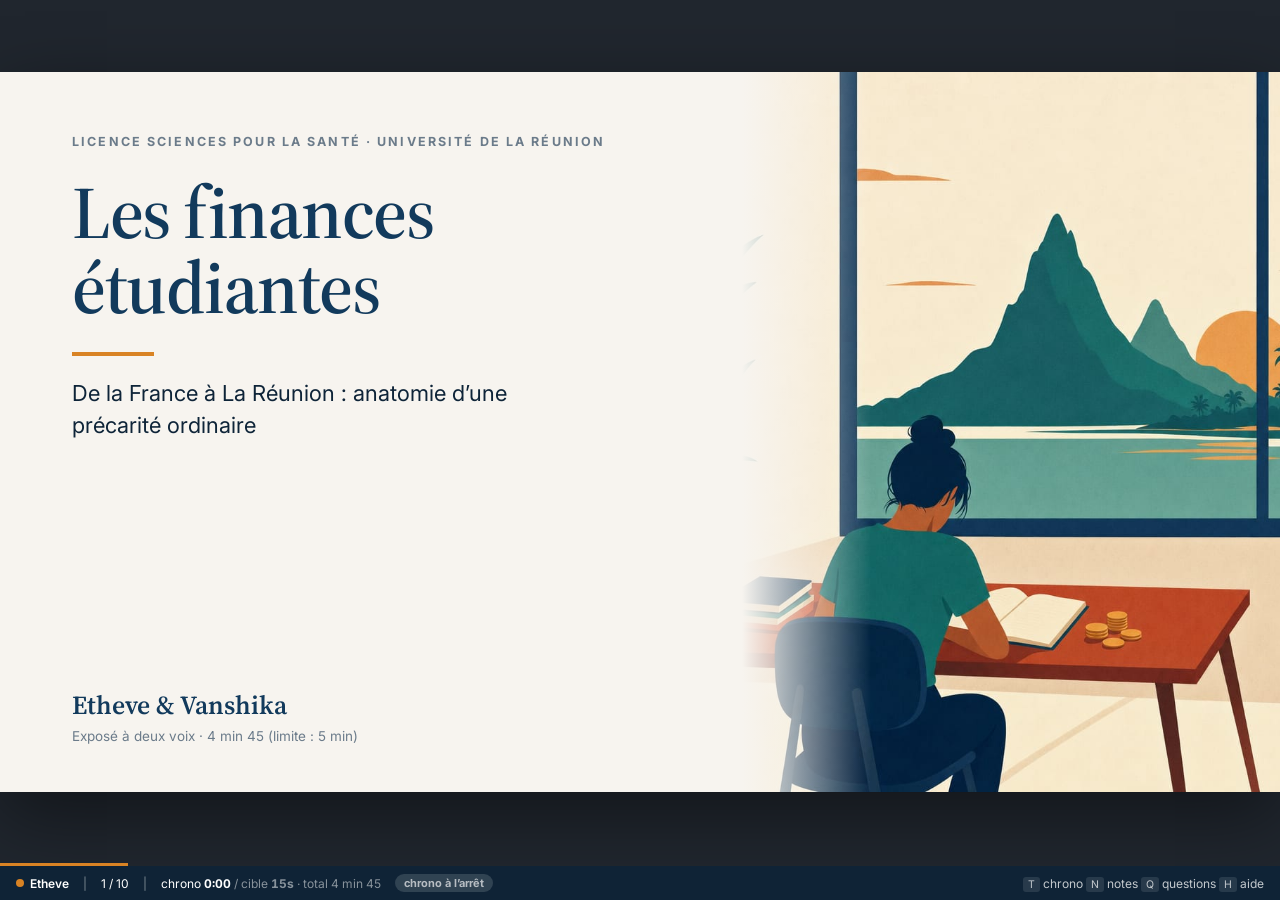
==== index.html @ a6a9e7fa "Presentation Les finances etudiantes - Etheve & Vanshika Co-Authored-By: Claude Opus 5 <noreply@anth" ====
<!doctype html>
<html lang="fr">
<head>
<meta charset="utf-8">
<meta name="viewport" content="width=device-width,initial-scale=1">
<title>Les finances étudiantes — Etheve &amp; Vanshika</title>
<link rel="preconnect" href="https://fonts.googleapis.com">
<link rel="preconnect" href="https://fonts.gstatic.com" crossorigin>
<link href="https://fonts.googleapis.com/css2?family=Inter:wght@400;500;600;700;800&family=Source+Serif+4:ital,opsz,wght@0,8..60,400;0,8..60,600;0,8..60,700;1,8..60,400;1,8..60,600&display=swap" rel="stylesheet">
<style>
*{box-sizing:border-box;margin:0;padding:0}
:root{
  --ink:#0E2438; --primary:#123A5C; --soft:#1D5A8A;
  --terracotta:#C2452D; --teal:#1F7A6B; --amber:#D98324;
  --paper:#F7F4EF; --paper-alt:#EDE7DD; --muted:#6B7B8A; --rule:#D8CFC2;
  --c1:var(--terracotta); --c2:var(--amber); --c3:var(--soft);
  --serif:"Source Serif 4","Iowan Old Style",Georgia,"Times New Roman",serif;
  --sans:"Inter","Helvetica Neue",Helvetica,Arial,sans-serif;
}
html,body{height:100%;background:#20262E;font-family:var(--sans);color:var(--ink);overflow:hidden}
body.print-mode{overflow:auto;background:#fff}

#stage{position:absolute;top:50%;left:50%;width:1280px;height:720px;transform-origin:center center}
.slide{position:absolute;inset:0;width:1280px;height:720px;background:var(--paper);
  display:none;overflow:hidden;box-shadow:0 24px 70px rgba(0,0,0,.45)}
.slide.on{display:block}
.slide.s-title.on{display:flex}
.slide.dark{background:var(--primary);color:#fff}
.pad{position:relative;z-index:2;height:100%;padding:56px 72px 44px;display:flex;flex-direction:column}
.pad.center{align-items:center;justify-content:center;text-align:center}

h1{font-family:var(--serif);font-size:74px;line-height:1.02;font-weight:600;letter-spacing:-.02em;color:var(--primary)}
h2{font-family:var(--serif);font-size:42px;line-height:1.12;font-weight:600;letter-spacing:-.015em;color:var(--primary);margin-bottom:6px}
.dark h2{color:#fff}
.eyebrow{font-size:12.5px;font-weight:700;letter-spacing:.16em;text-transform:uppercase;color:var(--amber);margin-bottom:12px}
.src{margin-top:auto;padding-top:14px;font-size:12.5px;color:var(--muted);letter-spacing:.01em}
.dark .src{color:rgba(255,255,255,.55)}

/* watermarks */
.wm{position:absolute;z-index:1;pointer-events:none;user-select:none}
.wm-right{right:-40px;top:50%;transform:translateY(-50%);width:470px;opacity:.16;
  -webkit-mask-image:linear-gradient(to left,#000 35%,transparent 100%);mask-image:linear-gradient(to left,#000 35%,transparent 100%)}
.wm-corner{right:-30px;bottom:-40px;width:330px;opacity:.13;
  -webkit-mask-image:radial-gradient(circle at 70% 70%,#000 35%,transparent 72%);mask-image:radial-gradient(circle at 70% 70%,#000 35%,transparent 72%)}

/* ── 1. titre */
.s-title{display:flex}
.t-left{width:58%;padding:62px 56px 48px 72px;display:flex;flex-direction:column}
.t-right{width:42%;position:relative;overflow:hidden;background:var(--paper-alt)}
.t-right img{width:100%;height:100%;object-fit:cover;display:block}
.t-fade{position:absolute;inset:0;background:linear-gradient(to right,var(--paper) 0%,rgba(247,244,239,0) 24%)}
.kicker{font-size:12.5px;font-weight:700;letter-spacing:.17em;text-transform:uppercase;color:var(--muted);margin-bottom:26px}
.t-rule{width:82px;height:4px;background:var(--amber);margin:26px 0 22px}
.t-sub{font-size:22px;line-height:1.45;color:var(--ink);max-width:520px;font-weight:400}
.t-foot{margin-top:auto}
.t-authors{font-family:var(--serif);font-size:26px;font-weight:600;color:var(--primary)}
.t-meta{font-size:13.5px;color:var(--muted);margin-top:5px}

/* ── 2. KPI */
.kpis{display:grid;grid-template-columns:repeat(4,1fr);gap:16px;margin-top:26px}
.kpi{background:rgba(255,255,255,.07);border:1px solid rgba(255,255,255,.16);border-top:3px solid var(--kc,#fff);
  border-radius:3px;padding:22px 18px 18px;display:flex;flex-direction:column;min-height:196px}
.k-primary{--kc:#7FB2DA}.k-terracot{--kc:#E8836C}.k-amber{--kc:#F0A94A}
.kv{font-family:var(--serif);font-size:41px;font-weight:600;line-height:1;color:var(--kc,#fff);letter-spacing:-.02em}
.ku{font-family:var(--sans);font-size:15px;font-weight:500;color:rgba(255,255,255,.62);margin-left:5px;letter-spacing:0}
.kl{font-size:14.5px;line-height:1.38;color:rgba(255,255,255,.93);margin-top:13px;font-weight:500}
.ks{font-size:12.5px;line-height:1.35;color:rgba(255,255,255,.58);margin-top:auto;padding-top:11px}
.qbanner{margin-top:26px;border-left:4px solid var(--amber);padding:6px 0 6px 20px}
.qbanner p{font-family:var(--serif);font-size:27px;line-height:1.28;font-style:italic;color:#fff}

/* ── 3. tableau */
.tbl-wrap{display:flex;gap:26px;margin-top:20px}
table{width:66%;border-collapse:collapse;font-size:16.5px;font-variant-numeric:tabular-nums}
th{text-align:left;font-size:11.5px;font-weight:700;letter-spacing:.13em;text-transform:uppercase;color:var(--muted);
  padding:0 12px 9px 0;border-bottom:2px solid var(--primary)}
td{padding:11px 12px 11px 0;border-bottom:1px solid var(--rule);line-height:1.3;vertical-align:top;color:var(--ink)}
td.c0{font-weight:600;width:37%}
th:nth-child(2),td:nth-child(2){width:26%}
tr.total td{border-bottom:none;border-top:2px solid var(--primary);background:var(--paper-alt);
  font-weight:700;color:var(--primary);padding:13px 12px}
.side{width:34%;display:flex;flex-direction:column;gap:14px}
.callout{background:rgba(217,131,36,.12);border-left:4px solid var(--amber);padding:15px 17px;border-radius:2px}
.co-v{font-family:var(--serif);font-size:40px;font-weight:600;color:var(--amber);line-height:1}
.co-l{font-size:13px;line-height:1.35;color:var(--ink);margin-top:7px}
.side-img{width:100%;height:214px;object-fit:contain;border-radius:2px}
.warn{margin-top:16px;font-size:12.5px;line-height:1.5;color:var(--muted);border-left:3px solid var(--terracotta);padding-left:13px}
.warn span{display:block;font-weight:700;color:var(--terracotta);text-transform:uppercase;letter-spacing:.1em;font-size:10.5px;margin-bottom:3px}

/* ── 4. cartes */
.cards{display:grid;grid-template-columns:repeat(3,1fr);gap:20px;margin-top:26px}
.card{background:#fff;border:1px solid var(--rule);border-top:4px solid var(--cc);border-radius:3px;
  padding:26px 22px 28px;min-height:262px;display:flex;flex-direction:column;justify-content:space-between}
.ct{font-family:var(--serif);font-size:22px;font-weight:600;color:var(--primary);line-height:1.2}
.cp,.cm{font-size:15px;line-height:1.42;display:flex;gap:10px}
.cp{color:var(--ink)}.cm{color:var(--muted)}
.ic{flex:0 0 19px;height:19px;border-radius:50%;display:grid;place-items:center;font-size:13px;font-weight:700;margin-top:1px}
.ic.ok{background:rgba(31,122,107,.14);color:var(--teal)}
.ic.no{background:rgba(194,69,45,.13);color:var(--terracotta)}
.punch{margin-top:auto;font-family:var(--serif);font-size:23px;font-style:italic;line-height:1.35;color:var(--primary);
  border-left:4px solid var(--terracotta);padding-left:20px}

/* ── 5. transition */
.big{font-size:52px;line-height:1.2;max-width:900px}
.tr-rule{width:72px;height:4px;background:var(--amber);margin:30px auto 24px}
.handoff{font-size:17px;letter-spacing:.09em;text-transform:uppercase;color:rgba(255,255,255,.75);font-weight:600}

/* ── 6-9. listes */
.list-wrap{display:flex;gap:30px;margin-top:20px;flex:1}
.items{list-style:none;flex:1;display:flex;flex-direction:column;justify-content:center}
.list-wrap.has-img .items{width:62%;flex:0 0 62%}
.items li{display:flex;gap:17px;padding:16px 14px 16px 0;border-bottom:1px solid var(--rule)}
.items li:last-child{border-bottom:none}
.items li.hi{background:var(--hi-bg,rgba(31,122,107,.09));border-left:4px solid var(--ac);padding-left:16px;border-bottom-color:transparent;border-radius:2px}
.a-teal{--ac:var(--teal);--hi-bg:rgba(31,122,107,.09)}
.a-amber{--ac:var(--amber);--hi-bg:rgba(217,131,36,.11)}
.a-primary{--ac:var(--soft);--hi-bg:rgba(29,90,138,.09)}
.num{font-family:var(--serif);font-size:19px;font-weight:600;color:var(--ac);flex:0 0 28px;padding-top:2px}
.it{font-size:20.5px;font-weight:650;color:var(--primary);line-height:1.22;font-family:var(--serif)}
.id{font-size:15.5px;line-height:1.42;color:var(--muted);margin-top:4px}
.list-img{width:38%;border-radius:3px;overflow:hidden}
.list-img img{width:100%;height:100%;object-fit:cover;display:block}
.badge{position:absolute;top:56px;right:72px;z-index:3;background:var(--terracotta);color:#fff;
  font-size:11px;font-weight:800;letter-spacing:.13em;padding:7px 13px;border-radius:2px}

/* ── 10. conclusion */
.cc-wrap{display:flex;gap:28px;margin-top:20px}
.keys{list-style:none;width:70%}
.keys li{display:flex;gap:17px;padding:11px 0;border-bottom:1px solid var(--rule)}
.keys li:last-child{border-bottom:none}
.kn{font-family:var(--serif);font-size:34px;font-weight:600;color:var(--amber);line-height:1;flex:0 0 32px}
.kt{font-family:var(--serif);font-size:21px;font-weight:600;color:var(--primary);line-height:1.2}
.kd{font-size:15px;line-height:1.4;color:var(--muted);margin-top:4px}
.cc-img{width:30%;border-radius:3px;overflow:hidden;max-height:228px;display:grid;place-items:center}
.cc-img img{max-width:100%;max-height:228px;object-fit:contain;display:block}
.health{margin-top:18px;background:rgba(31,122,107,.1);border-left:4px solid var(--teal);padding:14px 18px;border-radius:2px}
.health p{font-size:15px;line-height:1.48;color:var(--ink)}
.thanks{margin-top:auto;padding-top:14px;text-align:center;font-family:var(--serif);font-size:27px;font-weight:600;color:var(--primary)}

/* ─────────────────────────────── chrome / HUD */
#hud{position:fixed;left:0;right:0;bottom:0;height:34px;display:flex;align-items:center;gap:14px;
  padding:0 16px;background:rgba(14,36,56,.9);color:#fff;font-size:12px;z-index:60;backdrop-filter:blur(6px)}
#hud .sp{display:flex;align-items:center;gap:6px;font-weight:600}
#hud .dot{width:8px;height:8px;border-radius:50%;background:var(--amber)}
#hud .dot.p2{background:#7FB2DA}
#hud .grow{flex:1}
#hud b{font-variant-numeric:tabular-nums;font-weight:700}
#hud .pace{padding:2px 9px;border-radius:99px;font-weight:700;font-size:11px}
.pace.ok{background:rgba(31,122,107,.35);color:#9FE3D2}
.pace.late{background:rgba(194,69,45,.4);color:#FFB3A2}
.pace.early{background:rgba(29,90,138,.45);color:#AED4F0}
.pace.idle{background:rgba(255,255,255,.14);color:rgba(255,255,255,.65)}
#bar{position:fixed;left:0;bottom:34px;height:3px;background:var(--amber);z-index:61;transition:width .28s ease}
#hud kbd{background:rgba(255,255,255,.14);border-radius:3px;padding:1px 5px;font-size:10.5px;font-family:var(--sans)}

/* panneaux */
.panel{position:fixed;z-index:70;background:#fff;color:var(--ink);box-shadow:0 20px 60px rgba(0,0,0,.4);display:none}
.panel.open{display:block}
#notes{right:0;top:0;bottom:34px;width:410px;overflow:auto;padding:26px 26px 40px;border-left:4px solid var(--amber)}
#notes h3{font-family:var(--serif);font-size:20px;color:var(--primary);margin-bottom:4px}
#notes .meta{font-size:11.5px;color:var(--muted);letter-spacing:.09em;text-transform:uppercase;font-weight:700;margin-bottom:16px}
#notes .script{font-size:16px;line-height:1.62;background:var(--paper);padding:15px;border-radius:3px;border-left:3px solid var(--primary)}
#notes .tip{margin-top:14px;font-size:13.5px;line-height:1.5;color:var(--ink);background:rgba(217,131,36,.1);
  border-left:3px solid var(--amber);padding:12px 14px;border-radius:2px}
#notes .tip b{display:block;font-size:10.5px;letter-spacing:.12em;text-transform:uppercase;color:var(--amber);margin-bottom:4px}
#notes .stats{display:flex;gap:8px;margin-top:16px}
#notes .stat{flex:1;background:var(--paper-alt);border-radius:3px;padding:10px;text-align:center}
#notes .stat b{display:block;font-family:var(--serif);font-size:23px;color:var(--primary)}
#notes .stat span{font-size:10.5px;color:var(--muted);letter-spacing:.06em;text-transform:uppercase}

#qa,#help{inset:5% 12%;overflow:auto;padding:38px 44px;border-top:4px solid var(--primary);border-radius:3px}
#qa h3,#help h3{font-family:var(--serif);font-size:30px;color:var(--primary);margin-bottom:6px}
#qa .lead,#help .lead{font-size:14px;color:var(--muted);margin-bottom:24px}
.qa-item{border-left:3px solid var(--terracotta);padding:0 0 0 18px;margin-bottom:20px}
.qa-q{font-family:var(--serif);font-size:18.5px;font-weight:600;color:var(--primary);line-height:1.3}
.qa-a{font-size:15px;line-height:1.55;color:var(--ink);margin-top:7px}
#help table{width:100%;font-size:14.5px}
#help td{padding:7px 10px 7px 0;border-bottom:1px solid var(--rule)}
#help td:first-child{width:130px}
#help kbd{background:var(--paper-alt);border:1px solid var(--rule);border-radius:3px;padding:2px 8px;font-family:var(--sans);font-size:12.5px;font-weight:700}

#overview{position:fixed;inset:0;z-index:65;background:rgba(14,36,56,.97);display:none;overflow:auto;padding:34px}
#overview.open{display:block}
#overview h3{color:#fff;font-family:var(--serif);font-size:23px;margin-bottom:18px}
.ov-grid{display:grid;grid-template-columns:repeat(5,1fr);gap:14px}
.ov{background:#fff;border-radius:3px;padding:13px;cursor:pointer;border:2px solid transparent;transition:.15s}
.ov:hover,.ov.cur{border-color:var(--amber);transform:translateY(-2px)}
.ov .n{font-size:10.5px;font-weight:800;letter-spacing:.1em;color:var(--muted)}
.ov .t{font-family:var(--serif);font-size:14.5px;font-weight:600;color:var(--primary);line-height:1.22;margin:5px 0 8px;min-height:52px}
.ov .b{display:flex;justify-content:space-between;font-size:10.5px;color:var(--muted);border-top:1px solid var(--rule);padding-top:6px}
.ov .b i{font-style:normal;font-weight:700;color:var(--amber)}

/* ─────────────────────────────── impression / PDF */
@page{size:1280px 720px;margin:0}
@media print{
  html,body{overflow:visible;background:#fff;height:auto}
  #hud,#bar,.panel,#overview{display:none!important}
  #stage{position:static;transform:none!important;width:auto;height:auto}
  .slide{display:block!important;position:relative;page-break-after:always;break-after:page;box-shadow:none;margin:0}
}
</style>
</head>
<body>

<div id="stage">
<section class="slide s-title" data-n="1">
  <div class="t-left">
    <p class="kicker">Licence Sciences pour la Santé · Université de La Réunion</p>
    <h1>Les finances étudiantes</h1>
    <div class="t-rule"></div>
    <p class="t-sub">De la France à La Réunion : anatomie d’une précarité ordinaire</p>
    <div class="t-foot">
      <p class="t-authors">Etheve &amp; Vanshika</p>
      <p class="t-meta">Exposé à deux voix · 4 min 45 (limite : 5 min)</p>
    </div>
  </div>
  <div class="t-right"><img src="[data-uri]" alt=""><span class="t-fade"></span></div>
</section>
<section class="slide s-kpi dark" data-n="2">
  <img class="wm wm-right" src="[data-uri]" alt="">
  <div class="pad">
    <p class="eyebrow">Partie 1 — Le constat</p>
    <h2>Une précarité structurelle, pas un accident</h2>
    <div class="kpis">
      <div class="kpi k-primary">
        <p class="kv">1 226 €<span class="ku">/ mois</span></p>
        <p class="kl">Budget mensuel moyen d’un étudiant en France</p>
        <p class="ks">+ 4,12 % en un an</p>
      </div><div class="kpi k-terracot">
        <p class="kv">53 %<span class="ku"></span></p>
        <p class="kl">Part du logement dans ce budget</p>
        <p class="ks">Premier poste, de loin</p>
      </div><div class="kpi k-terracot">
        <p class="kv">1 / 4<span class="ku"></span></p>
        <p class="kl">Étudiants en situation de précarité en France</p>
        <p class="ks">47 % d’entre eux sous 400 €/mois</p>
      </div><div class="kpi k-amber">
        <p class="kv">&lt; 100 €<span class="ku">/ mois</span></p>
        <p class="kl">Reste à vivre après loyer d’un quart des étudiants réunionnais</p>
        <p class="ks">Soit 3,30 € par jour</p>
      </div>
    </div>
    <div class="qbanner"><p>«&nbsp;Comment les étudiants peuvent-ils améliorer leur situation financière ?&nbsp;»</p></div>
    <p class="src">UNEF 2025 · Linkee / IFOP-COP1 2025 · Ipsos-COP1 « Avoir 20 ans en 2026 » · linfo.re</p>
  </div>
</section>
<section class="slide s-table" data-n="3">
  <div class="pad">
    <p class="eyebrow">Partie 1 — Le constat</p>
    <h2>Le budget d’un étudiant type</h2>
    <div class="tbl-wrap">
      <table>
        <thead><tr><th>Poste de dépense</th><th>Moyenne nationale</th><th>Spécificité réunionnaise</th></tr></thead>
        <tbody>
          <tr><td class="c0">Logement</td><td>350 – 915 €/mois</td><td>≈ 422 € en résidence Crous + éloignement familial</td></tr><tr><td class="c0">Charges</td><td>≈ 30 €/mois</td><td>Identique</td></tr><tr><td class="c0">Courses alimentaires</td><td>200 – 300 €/mois</td><td>Coût de la vie insulaire plus élevé</td></tr><tr><td class="c0">Fournitures, abonnements, transport</td><td>≈ 150 €/mois</td><td>Identique</td></tr>
          <tr class="total"><td class="c0">TOTAL</td><td>800 → 1 226 €/mois</td><td>≈ 1 300 €/mois (reste à charge 2026)</td></tr>
        </tbody>
      </table>
      <aside class="side">
        <div class="callout">
          <p class="co-v">+ 74 €</p>
          <p class="co-l">de reste à charge en un an à La Réunion (2025 → 2026)</p>
        </div>
        <img class="side-img" src="[data-uri]" alt="">
      </aside>
    </div>
    <p class="warn"><span>Précision méthodologique</span>le montant réunionnais est un reste à charge après aides, le montant national un budget brut. Les deux ne sont pas directement comparables — nous retenons ici la dynamique locale, pas l’écart absolu.</p>
    <p class="src">UNEF 2025 · cursus.edu 2026 · Imaz Press, rentrée 2026</p>
  </div>
</section>
<section class="slide s-cards" data-n="4">
  <img class="wm wm-corner" src="[data-uri]" alt="">
  <div class="pad">
    <p class="eyebrow">Partie 1 — Le constat</p>
    <h2>Se débrouiller seul : trois réflexes, trois limites</h2>
    <div class="cards">
      <div class="card" style="--cc:var(--c1)">
        <p class="ct">Babysitting, garde d’animaux</p>
        <p class="cp"><span class="ic ok">+</span>Revenu flexible, sans engagement long</p>
        <p class="cm"><span class="ic no">−</span>Charge mentale qui s’ajoute aux cours</p>
      </div><div class="card" style="--cc:var(--c2)">
        <p class="ct">Revente de biens personnels</p>
        <p class="cp"><span class="ic ok">+</span>De l’argent disponible immédiatement</p>
        <p class="cm"><span class="ic no">−</span>Valeur affective, et non renouvelable</p>
      </div><div class="card" style="--cc:var(--c3)">
        <p class="ct">Job étudiant à mi-temps</p>
        <p class="cp"><span class="ic ok">+</span>Revenu régulier et prévisible</p>
        <p class="cm"><span class="ic no">−</span>Fatigue cumulée, risque sur les résultats</p>
      </div>
    </div>
    <p class="punch">Aucune de ces solutions n’est neutre : toutes se paient en temps, en énergie ou en santé.</p>
  </div>
</section>
<section class="slide s-trans dark" data-n="5">
  <div class="pad center">
    <h2 class="big">Si l’effort individuel ne suffit pas,<br>que propose le collectif ?</h2>
    <div class="tr-rule"></div>
    <p class="handoff">Vanshika — Les dispositifs nationaux et réunionnais</p>
  </div>
</section>
<section class="slide s-list a-teal" data-n="6">
  <div class="pad">
    
    <p class="eyebrow">Partie 2 — Les solutions collectives</p>
    <h2>Se nourrir, se cultiver : les aides de base</h2>
    <div class="list-wrap has-img">
      <ol class="items">
        <li>
          <span class="num">01</span>
          <div><p class="it">Pass Culture</p><p class="id">50 € à 17 ans, puis 150 € à 18 ans — cumulables, pour les livres et les sorties culturelles</p></div>
        </li><li>
          <span class="num">02</span>
          <div><p class="it">Épiceries solidaires Agoraé</p><p class="id">Produits à moins de 20 % du prix du marché : un panier à 100 € descend à environ 20 €</p></div>
        </li><li>
          <span class="num">03</span>
          <div><p class="it">Musées nationaux</p><p class="id">Gratuité totale pour tous les moins de 26 ans</p></div>
        </li>
      </ol>
      <div class="list-img"><img src="[data-uri]" alt=""></div>
    </div>
    <p class="src">Étudiant.gouv 2025 · Réseau Agoraé (FAGE)</p>
  </div>
</section>
<section class="slide s-list a-teal" data-n="7">
  <div class="pad">
    <span class="badge">NOUVEAU — 4 mai 2026</span>
    <p class="eyebrow">Partie 2 — Les solutions collectives</p>
    <h2>Le quotidien : trois leviers immédiats</h2>
    <div class="list-wrap">
      <ol class="items">
        <li class="hi">
          <span class="num">01</span>
          <div><p class="it">Repas Crous à 1 €</p><p class="id">Ouvert à TOUS les étudiants, sans condition de ressources, depuis le 4 mai 2026</p></div>
        </li><li>
          <span class="num">02</span>
          <div><p class="it">Tarif hors dispositif : 3,30 €</p><p class="id">Soit 2,30 € économisés à chaque repas — le budget d’une journée entière pour un étudiant précaire</p></div>
        </li><li>
          <span class="num">03</span>
          <div><p class="it">Izly</p><p class="id">Porte-monnaie électronique : cafétérias et distributeurs automatiques du campus</p></div>
        </li><li>
          <span class="num">04</span>
          <div><p class="it">Too Good To Go</p><p class="id">Invendus des boulangeries, pâtisseries et restaurants à prix réduit</p></div>
        </li>
      </ol>
      
    </div>
    <p class="src">Réseau des Crous / Étudiant.gouv 2026</p>
  </div>
</section>
<section class="slide s-list a-teal" data-n="8">
  <div class="pad">
    
    <p class="eyebrow">Partie 2 — Les solutions collectives</p>
    <h2>Les cartes malines</h2>
    <div class="list-wrap">
      <ol class="items">
        <li>
          <span class="num">01</span>
          <div><p class="it">Unidays &amp; Student Beans</p><p class="id">Jusqu’à − 50 % chez Apple, Nike, Adidas, Amazon Prime, Deliveroo</p></div>
        </li><li>
          <span class="num">02</span>
          <div><p class="it">Abonnements &amp; matériel</p><p class="id">Streaming jusqu’à − 50 % (Spotify, Deezer) · informatique jusqu’à − 20 %</p></div>
        </li><li>
          <span class="num">03</span>
          <div><p class="it">Cartes de fidélité</p><p class="id">Points et remises cumulés dans la grande distribution</p></div>
        </li>
      </ol>
      
    </div>
    
  </div>
</section>
<section class="slide s-list a-amber" data-n="9">
  <div class="pad">
    
    <p class="eyebrow">Partie 2 — Les solutions collectives</p>
    <h2>Spécial La Réunion : les dispositifs du territoire</h2>
    <div class="list-wrap has-img">
      <ol class="items">
        <li class="hi">
          <span class="num">01</span>
          <div><p class="it">Aide à la mobilité</p><p class="id">500 € à l’admission hors académie (Parcoursup) · 1 000 € à l’entrée en Master</p></div>
        </li><li>
          <span class="num">02</span>
          <div><p class="it">Carte prépayée Crous Réunion-Mayotte</p><p class="id">50 €/mois pour les boursiers, 30 €/mois sinon — si aucun RU à moins de 20 minutes</p></div>
        </li><li>
          <span class="num">03</span>
          <div><p class="it">ARES</p><p class="id">Allocation Régionale d’Études Supérieures — Région Réunion</p></div>
        </li><li>
          <span class="num">04</span>
          <div><p class="it">ARRPE</p><p class="id">Aide Régionale au Remboursement d’un Prêt Étudiant — Région Réunion</p></div>
        </li>
      </ol>
      <div class="list-img"><img src="[data-uri]" alt=""></div>
    </div>
    <p class="src">Étudiant.gouv 2026 · Académie de La Réunion 2024 · Région Réunion 2025-2026</p>
  </div>
</section>
<section class="slide s-concl" data-n="10">
  <div class="pad">
    <p class="eyebrow">Conclusion</p>
    <h2>Ce qu’il faut retenir</h2>
    <div class="cc-wrap">
      <ol class="keys">
        <li><span class="kn">1</span><div><p class="kt">Une précarité partagée, aggravée localement</p><p class="kd">La France entière est touchée — et La Réunion davantage, avec + 74 € de reste à charge en un an.</p></div></li><li><span class="kn">2</span><div><p class="kt">Aucune solution ne suffit seule</p><p class="kd">L’individuel, l’associatif, l’institutionnel et le régional ne fonctionnent qu’articulés.</p></div></li><li><span class="kn">3</span><div><p class="kt">S’informer est le premier geste</p><p class="kd">Les aides existent, mais elles ne servent qu’à ceux qui les connaissent. Dès la rentrée.</p></div></li>
      </ol>
      <div class="cc-img"><img src="[data-uri]" alt=""></div>
    </div>
    <div class="health"><p>Le stress financier chronique est associé à une charge mentale accrue, à des troubles du sommeil et à un risque d’anxiété plus élevé. En Sciences pour la Santé, la précarité étudiante n’est pas qu’une question d’argent : c’est un déterminant de santé.</p></div>
    <p class="thanks">Merci de votre attention.</p>
  </div>
</section>
</div>

<div id="bar" style="width:10%"></div>
<div id="hud">
  <span class="sp"><span class="dot" id="spdot"></span><span id="spk">Etheve</span></span>
  <span style="opacity:.45">|</span>
  <span id="pos">1 / 10</span>
  <span style="opacity:.45">|</span>
  <span>chrono <b id="clock">0:00</b> <span style="opacity:.5">/ cible <b id="tgt">15s</b> · total 4 min 45</span></span>
  <span class="pace idle" id="pace">chrono à l’arrêt</span>
  <span class="grow"></span>
  <span style="opacity:.75"><kbd data-act="timer">T</kbd> chrono <kbd data-act="notes">N</kbd> notes <kbd data-act="qa">Q</kbd> questions <kbd data-act="help">H</kbd> aide</span>
</div>

<aside class="panel" id="notes">
  <h3 id="nTitle"></h3>
  <p class="meta" id="nMeta"></p>
  <div class="script" id="nScript"></div>
  <div class="tip"><b>Conseil de scène</b><span id="nTip"></span></div>
  <div class="stats">
    <div class="stat"><b id="nSec"></b><span>durée cible</span></div>
    <div class="stat"><b id="nWords"></b><span>mots max</span></div>
    <div class="stat"><b id="nCum"></b><span>cumul</span></div>
  </div>
  <p style="margin-top:16px;font-size:12px;line-height:1.5;color:var(--muted)">
    Total : <b>624 mots</b> sur 4 min 45, soit un débit posé d’environ 140 mots/minute.
    Restez sous le nombre de mots indiqué et les 5 minutes sont tenues.
  </p>
</aside>

<div class="panel" id="qa">
  <h3>Les questions que le professeur va poser</h3>
  <p class="lead">Fiche de préparation — ne pas projeter pendant l’exposé. Touche <b>Q</b> pour fermer.</p>
  <div class="qa-item"><p class="qa-q">Vous comparez un reste à charge local, après aides, à un budget national brut. Est-ce sérieux ?</p><p class="qa-a">Vous avez raison, et c’est écrit sur notre slide 3. Le chiffre d’Imaz Press repose sur une définition comptable locale non harmonisée. Nous ne l’utilisons donc pas pour mesurer un écart absolu avec la métropole, mais pour lire une dynamique : + 74 € en un an sur le même indicateur, d’une année sur l’autre.</p></div><div class="qa-item"><p class="qa-q">Quelle est votre définition de la « précarité étudiante » ? Est-elle comparable au seuil INSEE ?</p><p class="qa-a">Non. Les enquêtes que nous citons — Linkee, IFOP-COP1, Ipsos — mesurent une précarité déclarative, pas le seuil de pauvreté monétaire de l’INSEE. C’est une limite assumée. Sa robustesse tient à la convergence : plusieurs enquêtes indépendantes aboutissent à 20-25 %.</p></div><div class="qa-item"><p class="qa-q">Le repas Crous à 1 € est-il vraiment pérenne et universel ?</p><p class="qa-a">Il est universel depuis le 4 mai 2026, sans condition de ressources. Pérenne, c’est plus prudent à affirmer : comme toute subvention des Crous, il dépend de la loi de finances votée chaque année.</p></div><div class="qa-item"><p class="qa-q">Vos sources sont syndicales, associatives et médiatiques. Où sont les sources institutionnelles ?</p><p class="qa-a">C’est la principale limite de notre travail. L’enquête triennale de l’OVE, ainsi que les indicateurs de la DREES et de l’INJEP, constitueraient la base institutionnelle à mobiliser pour prolonger ce travail.</p></div><div class="qa-item"><p class="qa-q">Pourquoi tant d’étudiants ne touchent-ils pas ces aides ?</p><p class="qa-a">C’est la question du non-recours : une aide inconnue est une aide inutilisée. C’est précisément pourquoi notre troisième message clé porte sur l’information dès la rentrée, et non sur la création de nouveaux dispositifs.</p></div>
</div>

<div class="panel" id="help">
  <h3>Commandes</h3>
  <p class="lead">Présentation de Etheve &amp; Vanshika — 10 slides, 4 min 45.</p>
  <table>
    <tr><td><kbd>→</kbd> <kbd>espace</kbd></td><td>Slide suivante (ou clic à droite de l’écran)</td></tr>
    <tr><td><kbd>←</kbd></td><td>Slide précédente (ou clic à gauche)</td></tr>
    <tr><td><kbd>1</kbd> … <kbd>9</kbd></td><td>Aller directement à une slide</td></tr>
    <tr><td><kbd>O</kbd></td><td>Vue d’ensemble des 10 slides</td></tr>
    <tr><td><kbd>N</kbd></td><td>Notes de l’oratrice : texte à dire, conseil, minutage</td></tr>
    <tr><td><kbd>T</kbd></td><td>Démarrer / mettre en pause le chronomètre</td></tr>
    <tr><td><kbd>R</kbd></td><td>Remettre le chronomètre à zéro</td></tr>
    <tr><td><kbd>Q</kbd></td><td>Fiche « questions du professeur »</td></tr>
    <tr><td><kbd>F</kbd></td><td>Plein écran</td></tr>
    <tr><td><kbd>Échap</kbd></td><td>Fermer les panneaux</td></tr>
    <tr><td><kbd>Ctrl</kbd>+<kbd>P</kbd></td><td>Exporter en PDF (une slide par page)</td></tr>
  </table>
  <p style="margin-top:20px;font-size:13.5px;line-height:1.6;color:var(--muted)">
    <b style="color:var(--primary)">Répétition recommandée :</b> ouvrez les notes (<kbd>N</kbd>), lancez le chrono (<kbd>T</kbd>)
    et surveillez l’indicateur de rythme en bas à droite du bandeau. Il compare votre temps réel au minutage cible slide par slide.
  </p>
</div>

<div id="overview">
  <h3>Vue d’ensemble — 4 min 45 au total</h3>
  <div class="ov-grid"><div class="ov">
  <p class="n">SLIDE 01</p>
  <p class="t">Les finances étudiantes</p>
  <p class="b"><span>Etheve</span><i>15s</i></p>
</div><div class="ov">
  <p class="n">SLIDE 02</p>
  <p class="t">Une précarité structurelle, pas un accident</p>
  <p class="b"><span>Etheve</span><i>40s</i></p>
</div><div class="ov">
  <p class="n">SLIDE 03</p>
  <p class="t">Le budget d’un étudiant type</p>
  <p class="b"><span>Etheve</span><i>35s</i></p>
</div><div class="ov">
  <p class="n">SLIDE 04</p>
  <p class="t">Se débrouiller seul : trois réflexes, trois limites</p>
  <p class="b"><span>Etheve</span><i>35s</i></p>
</div><div class="ov">
  <p class="n">SLIDE 05</p>
  <p class="t">Si l’effort individuel ne suffit pas, que propose le collectif ?</p>
  <p class="b"><span>Etheve</span><i>10s</i></p>
</div><div class="ov">
  <p class="n">SLIDE 06</p>
  <p class="t">Se nourrir, se cultiver : les aides de base</p>
  <p class="b"><span>Vanshika</span><i>30s</i></p>
</div><div class="ov">
  <p class="n">SLIDE 07</p>
  <p class="t">Le quotidien : trois leviers immédiats</p>
  <p class="b"><span>Vanshika</span><i>35s</i></p>
</div><div class="ov">
  <p class="n">SLIDE 08</p>
  <p class="t">Les cartes malines</p>
  <p class="b"><span>Vanshika</span><i>20s</i></p>
</div><div class="ov">
  <p class="n">SLIDE 09</p>
  <p class="t">Spécial La Réunion : les dispositifs du territoire</p>
  <p class="b"><span>Vanshika</span><i>35s</i></p>
</div><div class="ov">
  <p class="n">SLIDE 10</p>
  <p class="t">Ce qu’il faut retenir</p>
  <p class="b"><span>Vanshika</span><i>30s</i></p>
</div></div>
</div>

<script>
const SL=[{"n":1,"sec":15,"words":32,"sp":1,"t":"Les finances étudiantes","notes":"Bonjour. À La Réunion, un étudiant sur quatre vit avec moins de 100 euros par mois une fois son loyer payé. Soit 3,30 euros par jour. C’est le sujet de notre exposé.","tip":"Accroche : marquez une pause d’une seconde après « 3,30 euros par jour ». Ce chiffre revient au slide 7 — c’est le fil rouge de l’exposé."},{"n":2,"sec":40,"words":88,"sp":1,"t":"Une précarité structurelle, pas un accident","notes":"Ce cas n’est pas isolé. En France, le budget mensuel moyen d’un étudiant atteint 1 226 euros en 2025, en hausse de 4 % en un an. Le logement absorbe à lui seul 53 % de cette somme. Résultat : un étudiant sur quatre est en situation de précarité, et parmi eux, près de la moitié vit avec moins de 400 euros par mois. À La Réunion, l’écart se creuse encore. La question qui structure notre exposé est donc simple : comment les étudiants peuvent-ils améliorer leur situation financière ?","tip":"Ne lisez pas les quatre chiffres : commentez le 1 226 € et le 1 sur 4, laissez le professeur lire les deux autres."},{"n":3,"sec":35,"words":82,"sp":1,"t":"Le budget d’un étudiant type","notes":"Voici ce budget, poste par poste. Le logement domine : de 350 euros en province à 915 euros à Paris, environ 422 en résidence Crous. S’y ajoutent 30 euros de charges, 200 à 300 euros de courses, et 150 euros de fournitures et d’abonnements. Total : entre 800 et 1 226 euros par mois. À La Réunion, le reste à charge atteint 1 300 euros en 2026, soit 74 euros de plus qu’en 2025.","tip":"La précision méthodologique est écrite sur le slide exprès : ne la lisez pas, laissez le professeur la voir. Elle vous protège de l’objection n°1 (voir la fiche Questions)."},{"n":4,"sec":35,"words":68,"sp":1,"t":"Se débrouiller seul : trois réflexes, trois limites","notes":"Ce budget, comment le financer ? D’abord seul. Le babysitting ou la garde d’animaux : revenu flexible, mais charge mentale qui s’ajoute aux cours. La revente de biens : de l’argent tout de suite, mais des objets à valeur affective, qu’on ne vend qu’une fois. Le job à mi-temps : revenu régulier, mais fatigue qui pèse sur les résultats. Aucune de ces solutions n’est neutre.","tip":"Slide le plus dense de la partie 1 : trois idées doubles en 35 s. Ne développez aucun exemple, énoncez-les. Appuyez seulement la dernière phrase — c’est elle qui justifie toute la partie 2."},{"n":5,"sec":10,"words":24,"sp":1,"t":"Si l’effort individuel ne suffit pas, que propose le collectif ?","notes":"L’effort individuel a donc ses limites. Vanshika va vous présenter les dispositifs collectifs : d’abord les aides nationales, puis celles propres à La Réunion.","tip":"Passage de relais : tournez-vous physiquement vers votre binôme. Répétez cette transition à voix haute ensemble — et gardez le même registre de langue toutes les deux : une rupture de ton fait passer l’exposé pour un montage de deux monologues."},{"n":6,"sec":30,"words":68,"sp":2,"t":"Se nourrir, se cultiver : les aides de base","notes":"Merci Etheve. Trois aides couvrent les besoins de base. Le Pass Culture : 50 euros à 17 ans, puis 150 à 18 ans, cumulables, pour les livres et les sorties culturelles. Les épiceries solidaires Agoraé : les produits y coûtent moins de 20 % du prix du marché — un panier à 100 euros tombe à une vingtaine d’euros. Et l’accès aux musées nationaux est gratuit avant 26 ans.","tip":"Le « 100 € qui devient 20 € » est votre chiffre le plus parlant ici. Détachez-le."},{"n":7,"sec":35,"words":78,"sp":2,"t":"Le quotidien : trois leviers immédiats","notes":"Pour le quotidien, trois leviers. Le plus important est récent : depuis le 4 mai 2026, le repas Crous à 1 euro est ouvert à tous les étudiants, sans condition de ressources. Hors dispositif, ce repas coûte 3,30 euros — exactement le budget quotidien dont parlait Etheve en ouverture. Izly permet de payer à la cafétéria et aux distributeurs. Enfin, Too Good To Go récupère les invendus des boulangeries et des restaurants.","tip":"C’est le moment fort de votre partie : le rappel des 3,30 € boucle l’exposé sur l’accroche. Regardez le professeur en le disant."},{"n":8,"sec":20,"words":44,"sp":2,"t":"Les cartes malines","notes":"Au-delà de l’alimentation, il existe des leviers moins connus. Unidays et Student Beans donnent jusqu’à 50 % chez Apple, Nike ou Amazon. Le streaming est à moitié prix, le matériel informatique jusqu’à 20 % moins cher. Et les cartes de fidélité complètent le tout.","tip":"Slide le plus court : enchaînez vite, c’est ici que vous récupérez du temps si vous êtes en retard."},{"n":9,"sec":35,"words":72,"sp":2,"t":"Spécial La Réunion : les dispositifs du territoire","notes":"La Réunion a enfin ses propres dispositifs. L’aide à la mobilité verse 500 euros à l’admission hors académie, et 1 000 euros à l’entrée en master. La carte prépayée Crous Réunion-Mayotte donne 50 euros par mois aux boursiers, 30 aux non-boursiers, quand aucun restaurant universitaire n’est à moins de vingt minutes. Et la Région finance deux aides : l’ARES pour les études, l’ARRPE pour le remboursement d’un prêt étudiant.","tip":"Prononcez les sigles lettre par lettre : « A-R-E-S », « A-R-R-P-E », puis donnez le nom complet."},{"n":10,"sec":30,"words":68,"sp":2,"t":"Ce qu’il faut retenir","notes":"Trois choses à retenir. D’abord, la précarité étudiante touche la France entière, et davantage encore La Réunion. Ensuite, aucune solution ne suffit seule : l’individuel, l’associatif et l’institutionnel se complètent. Enfin, s’informer est le premier geste à faire dès la rentrée. Car en santé publique, on dirait que la précarité étudiante est un déterminant de santé. La connaître, c’est déjà commencer à la traiter. Merci de votre attention.","tip":"Dernière phrase : ralentissez et tenez le regard. Puis silence — ne dites rien de plus."}];
const P1="Etheve",P2="Vanshika";
const CUM=[];SL.reduce((a,s,i)=>{CUM[i]=a+s.sec;return CUM[i]},0);
let cur=0,t0=null,run=false,el=0;
const $=(q)=>document.querySelector(q),$$=(q)=>[...document.querySelectorAll(q)];

function fit(){const s=Math.min(innerWidth/1280,(innerHeight-37)/720);
  $('#stage').style.transform='translate(-50%,-50%) scale('+s+')';
  $('#stage').style.marginTop='-18px';}
addEventListener('resize',fit);

function go(i){cur=Math.max(0,Math.min(SL.length-1,i));
  $$('.slide').forEach((s,j)=>s.classList.toggle('on',j===cur));
  $('#bar').style.width=((cur+1)/SL.length*100)+'%';
  $('#pos').textContent=(cur+1)+' / '+SL.length;
  const sp=SL[cur].sp;$('#spk').textContent=sp===1?P1:P2;
  $('#spdot').className='dot'+(sp===2?' p2':'');
  $('#tgt').textContent=CUM[cur]+'s';
  $$('.ov').forEach((o,j)=>o.classList.toggle('cur',j===cur));
  drawNotes();paint();}

function drawNotes(){const s=SL[cur];
  $('#nTitle').textContent=s.t;
  $('#nMeta').textContent=(s.sp===1?P1:P2)+' · Slide '+(cur+1)+' / '+SL.length;
  $('#nScript').textContent=s.notes||'—';
  $('#nTip').textContent=s.tip||'—';
  $('#nSec').textContent=s.sec+'s';$('#nWords').textContent=s.words;
  $('#nCum').textContent=Math.floor(CUM[cur]/60)+':'+String(CUM[cur]%60).padStart(2,'0');}

function paint(){const m=Math.floor(el/60),sec=el%60;
  $('#clock').textContent=m+':'+String(sec).padStart(2,'0');
  const p=$('#pace');
  if(!run&&el===0){p.className='pace idle';p.textContent='chrono à l’arrêt';return}
  const d=el-CUM[cur];
  if(d>12){p.className='pace late';p.textContent='+'+d+'s de retard'}
  else if(d<-12){p.className='pace early';p.textContent=(-d)+'s d’avance'}
  else{p.className='pace ok';p.textContent='dans les temps'}}

setInterval(()=>{if(run){el=Math.round((Date.now()-t0)/1000);paint()}},250);
function toggleTimer(){if(run){run=false}else{t0=Date.now()-el*1000;run=true}paint()}
function resetTimer(){run=false;el=0;paint()}

function closeAll(){$$('.panel').forEach(p=>p.classList.remove('open'));$('#overview').classList.remove('open')}
function panel(id){const was=$(id).classList.contains('open');closeAll();if(!was)$(id).classList.add('open')}
function overview(){const was=$('#overview').classList.contains('open');closeAll();if(!was)$('#overview').classList.add('open')}

addEventListener('keydown',ev=>{const k=ev.key;
  if(k==='Escape'){closeAll();return}
  if(k==='ArrowRight'||k==='PageDown'||k===' '||k==='Enter'){ev.preventDefault();go(cur+1)}
  else if(k==='ArrowLeft'||k==='PageUp'){ev.preventDefault();go(cur-1)}
  else if(k==='Home'){go(0)}else if(k==='End'){go(SL.length-1)}
  else if(k==='n'||k==='N'){panel('#notes')}
  else if(k==='q'||k==='Q'){panel('#qa')}
  else if(k==='h'||k==='H'||k==='?'){panel('#help')}
  else if(k==='o'||k==='O'){overview()}
  else if(k==='t'||k==='T'){toggleTimer()}
  else if(k==='r'||k==='R'){resetTimer()}
  else if(k==='f'||k==='F'){document.fullscreenElement?document.exitFullscreen():document.documentElement.requestFullscreen()}
  else if(k>='1'&&k<='9'){go(+k-1)}});

$('#stage').addEventListener('click',ev=>{
  if(ev.clientX>innerWidth*0.35)go(cur+1);else go(cur-1)});
$$('.ov').forEach((o,j)=>o.addEventListener('click',()=>{go(j);$('#overview').classList.remove('open')}));
$$('[data-act]').forEach(b=>b.addEventListener('click',ev=>{ev.stopPropagation();
  const a=b.dataset.act;
  if(a==='next')go(cur+1);else if(a==='prev')go(cur-1);
  else if(a==='timer')toggleTimer();else if(a==='reset')resetTimer();
  else panel('#'+a)}));

fit();go(0);paint();
</script>
</body>
</html>
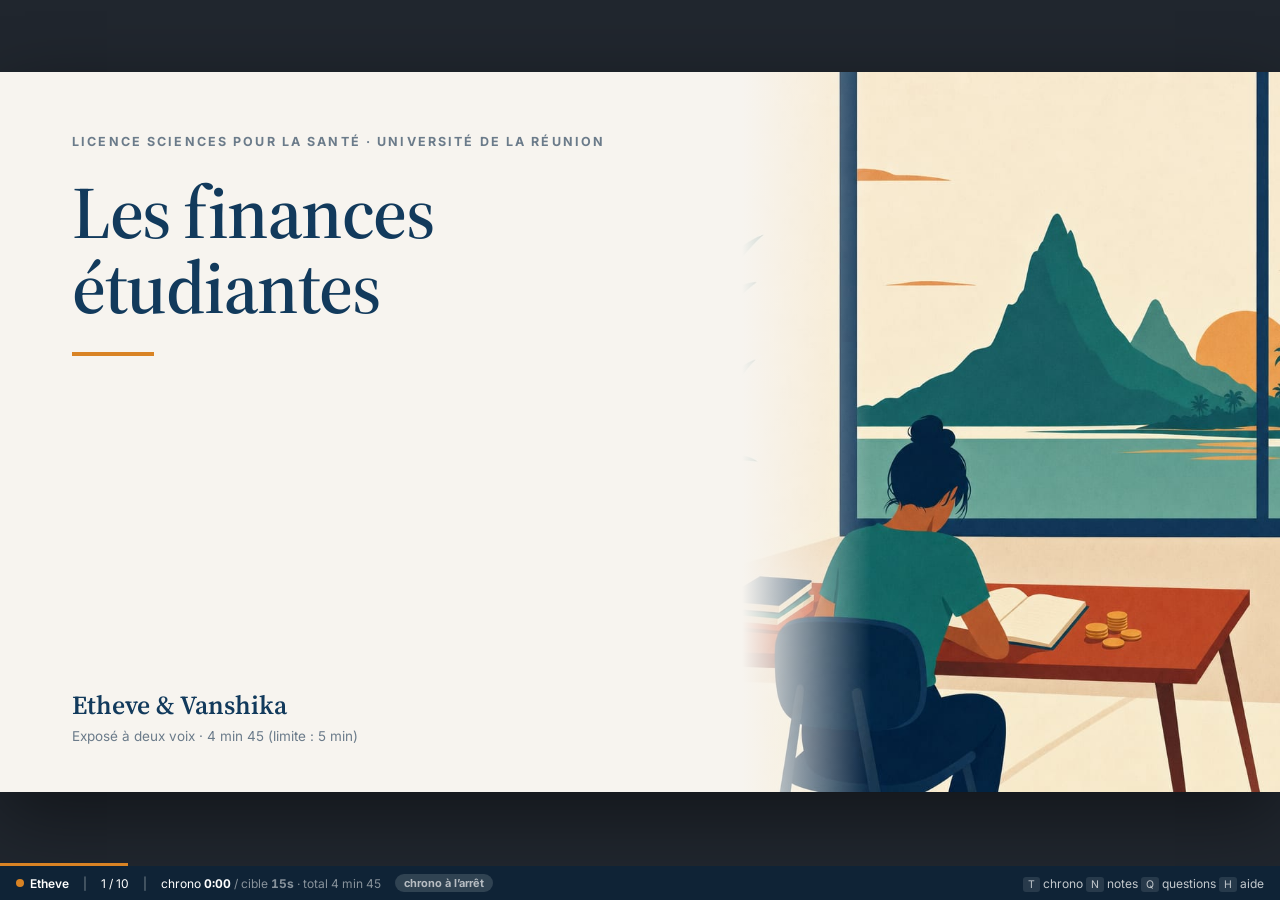
==== commit b72a55fd: "Retrait du sous-titre et renommage en Reponses anticipees Co-Authored-By: Claude Opus 5 <noreply@ant" ====
--- a/index.html
+++ b/index.html
@@ -207,7 +207,7 @@
     <p class="kicker">Licence Sciences pour la Santé · Université de La Réunion</p>
     <h1>Les finances étudiantes</h1>
     <div class="t-rule"></div>
-    <p class="t-sub">De la France à La Réunion : anatomie d’une précarité ordinaire</p>
+    
     <div class="t-foot">
       <p class="t-authors">Etheve &amp; Vanshika</p>
       <p class="t-meta">Exposé à deux voix · 4 min 45 (limite : 5 min)</p>
@@ -440,7 +440,7 @@
 </aside>
 
 <div class="panel" id="qa">
-  <h3>Les questions que le professeur va poser</h3>
+  <h3>Réponses anticipées</h3>
   <p class="lead">Fiche de préparation — ne pas projeter pendant l’exposé. Touche <b>Q</b> pour fermer.</p>
   <div class="qa-item"><p class="qa-q">Vous comparez un reste à charge local, après aides, à un budget national brut. Est-ce sérieux ?</p><p class="qa-a">Vous avez raison, et c’est écrit sur notre slide 3. Le chiffre d’Imaz Press repose sur une définition comptable locale non harmonisée. Nous ne l’utilisons donc pas pour mesurer un écart absolu avec la métropole, mais pour lire une dynamique : + 74 € en un an sur le même indicateur, d’une année sur l’autre.</p></div><div class="qa-item"><p class="qa-q">Quelle est votre définition de la « précarité étudiante » ? Est-elle comparable au seuil INSEE ?</p><p class="qa-a">Non. Les enquêtes que nous citons — Linkee, IFOP-COP1, Ipsos — mesurent une précarité déclarative, pas le seuil de pauvreté monétaire de l’INSEE. C’est une limite assumée. Sa robustesse tient à la convergence : plusieurs enquêtes indépendantes aboutissent à 20-25 %.</p></div><div class="qa-item"><p class="qa-q">Le repas Crous à 1 € est-il vraiment pérenne et universel ?</p><p class="qa-a">Il est universel depuis le 4 mai 2026, sans condition de ressources. Pérenne, c’est plus prudent à affirmer : comme toute subvention des Crous, il dépend de la loi de finances votée chaque année.</p></div><div class="qa-item"><p class="qa-q">Vos sources sont syndicales, associatives et médiatiques. Où sont les sources institutionnelles ?</p><p class="qa-a">C’est la principale limite de notre travail. L’enquête triennale de l’OVE, ainsi que les indicateurs de la DREES et de l’INJEP, constitueraient la base institutionnelle à mobiliser pour prolonger ce travail.</p></div><div class="qa-item"><p class="qa-q">Pourquoi tant d’étudiants ne touchent-ils pas ces aides ?</p><p class="qa-a">C’est la question du non-recours : une aide inconnue est une aide inutilisée. C’est précisément pourquoi notre troisième message clé porte sur l’information dès la rentrée, et non sur la création de nouveaux dispositifs.</p></div>
 </div>
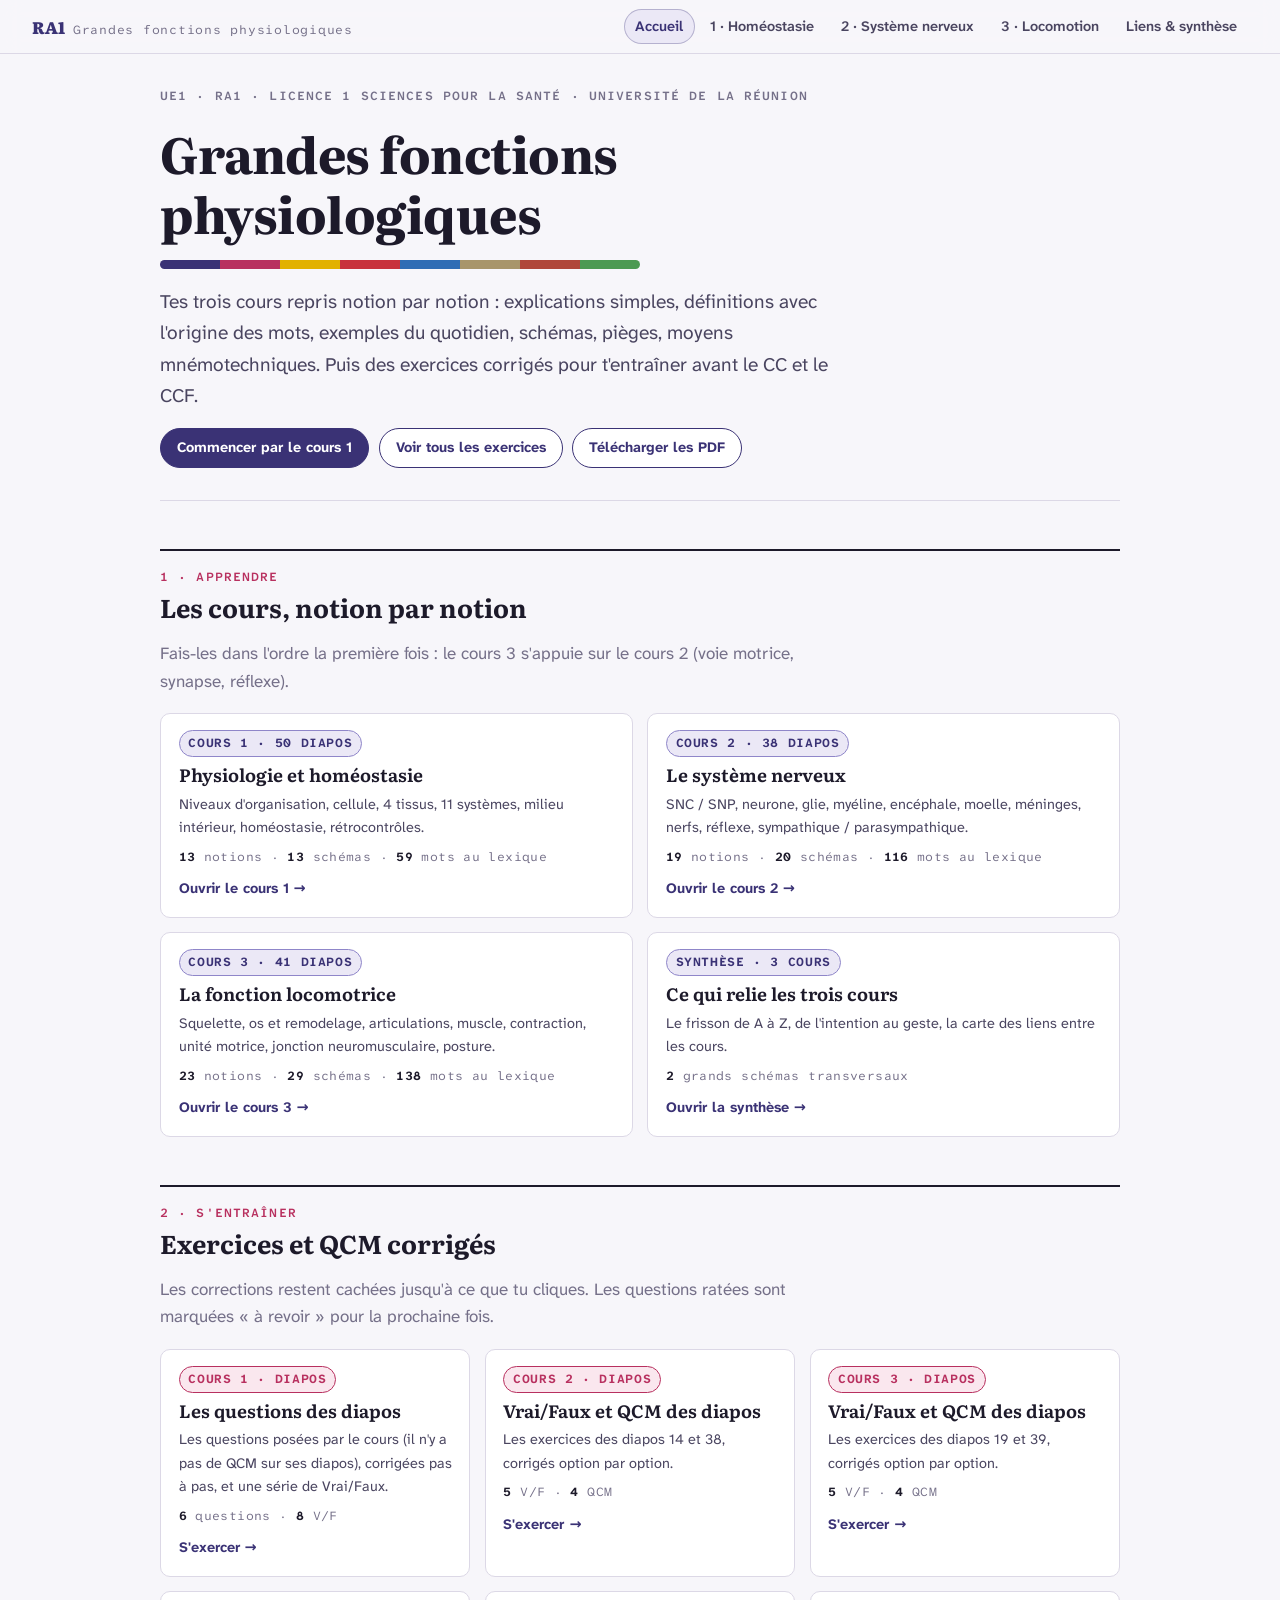
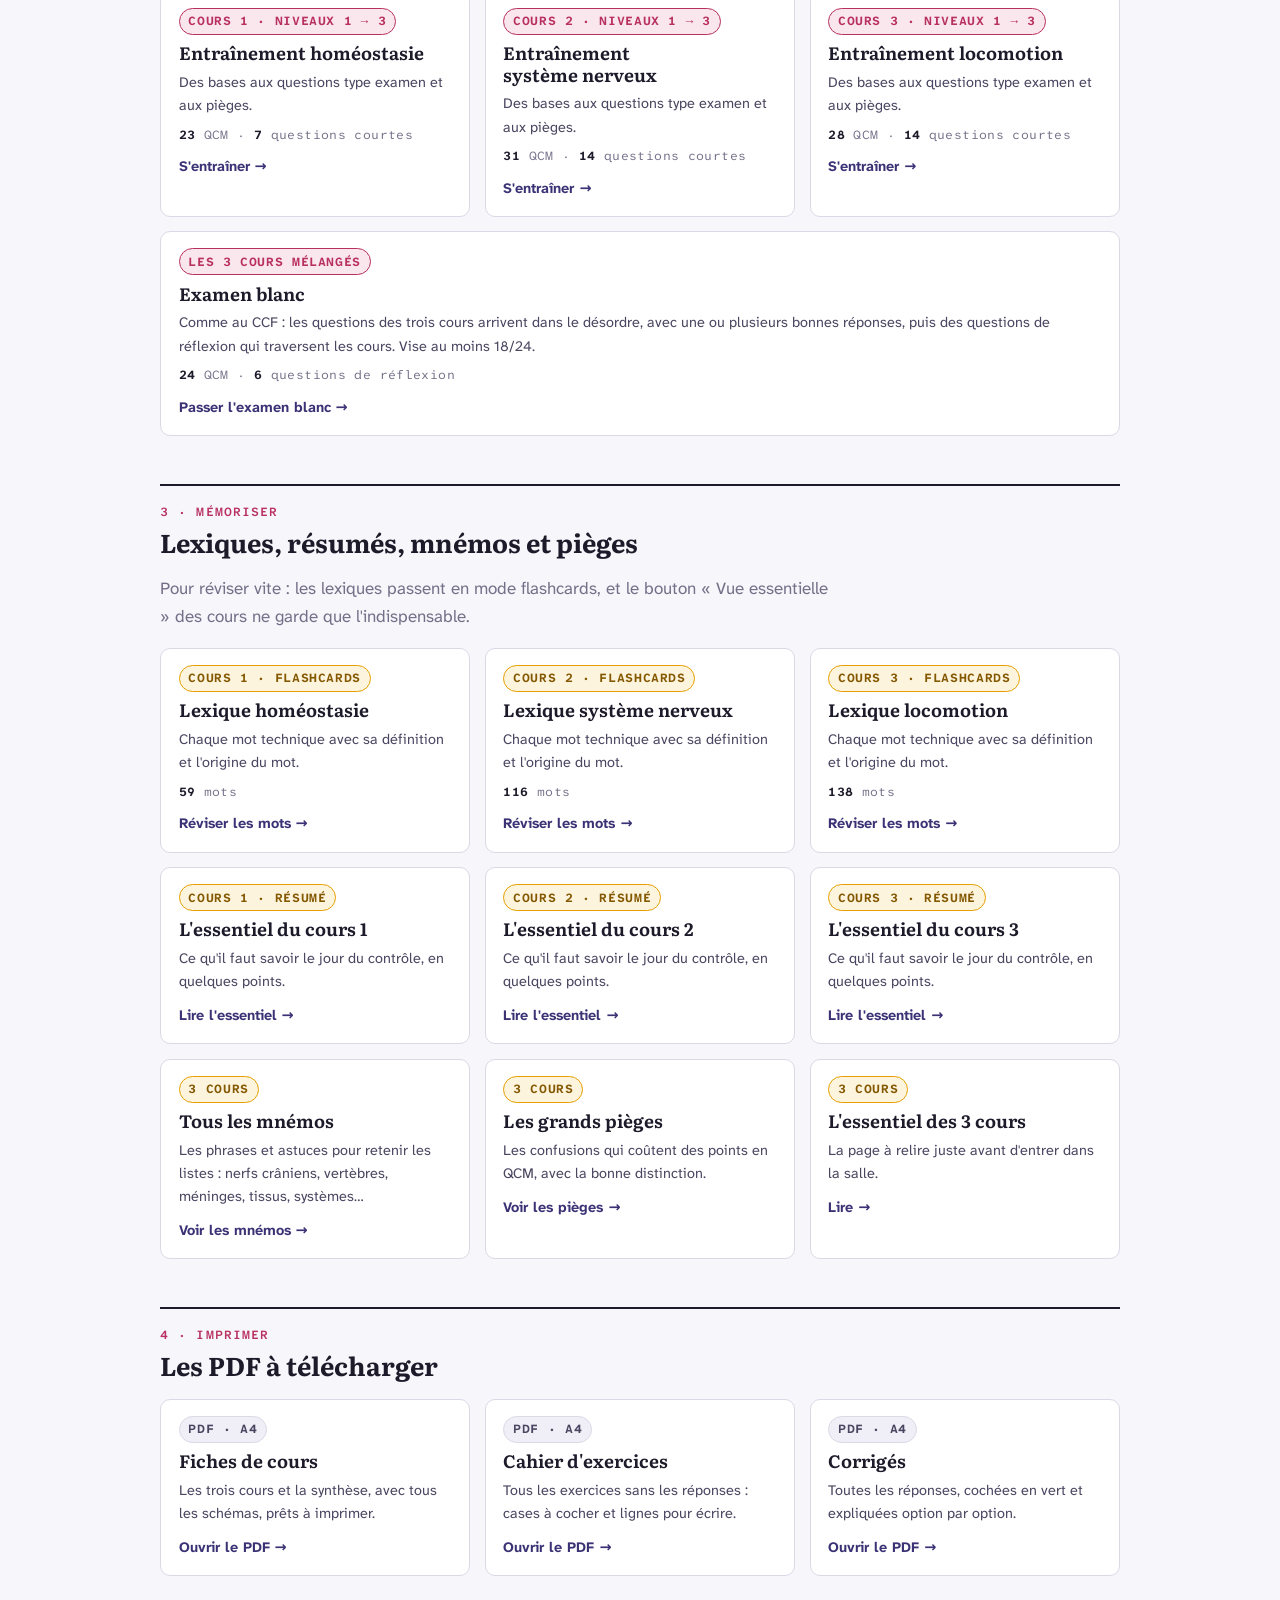
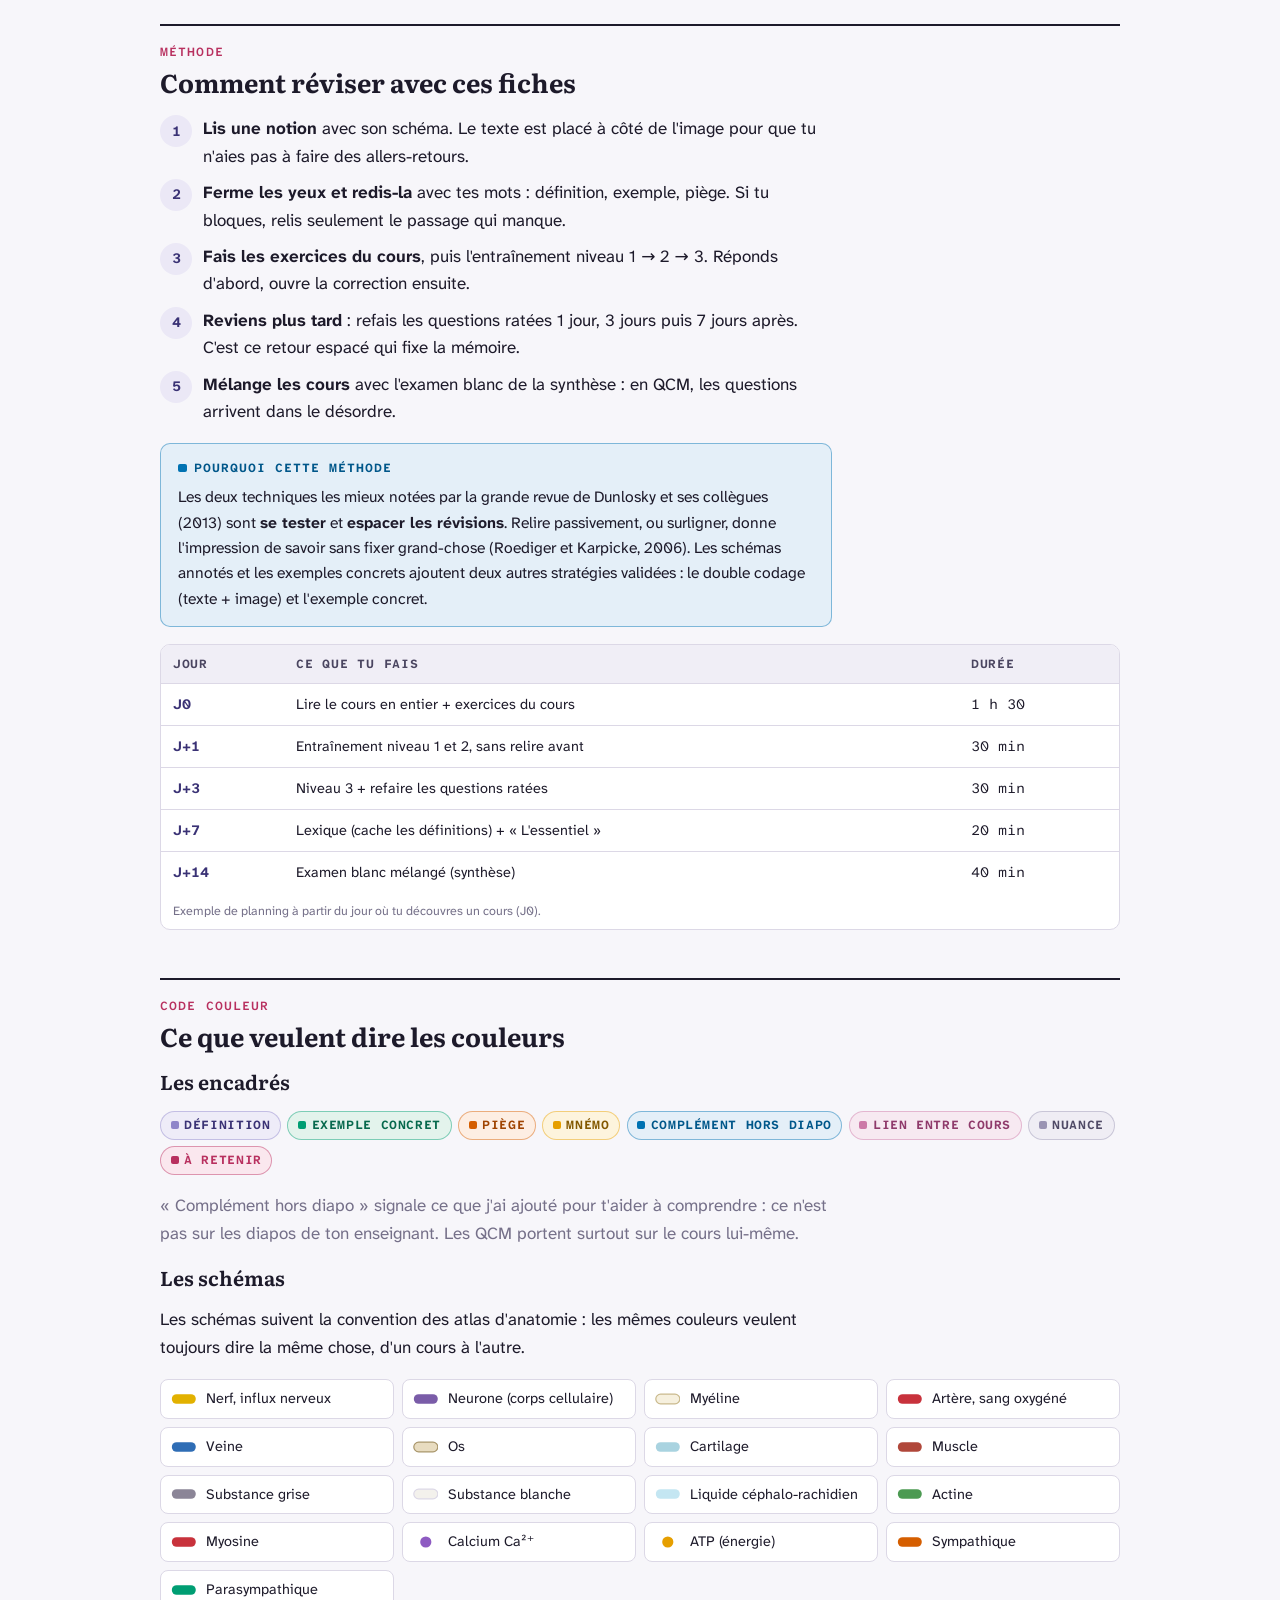
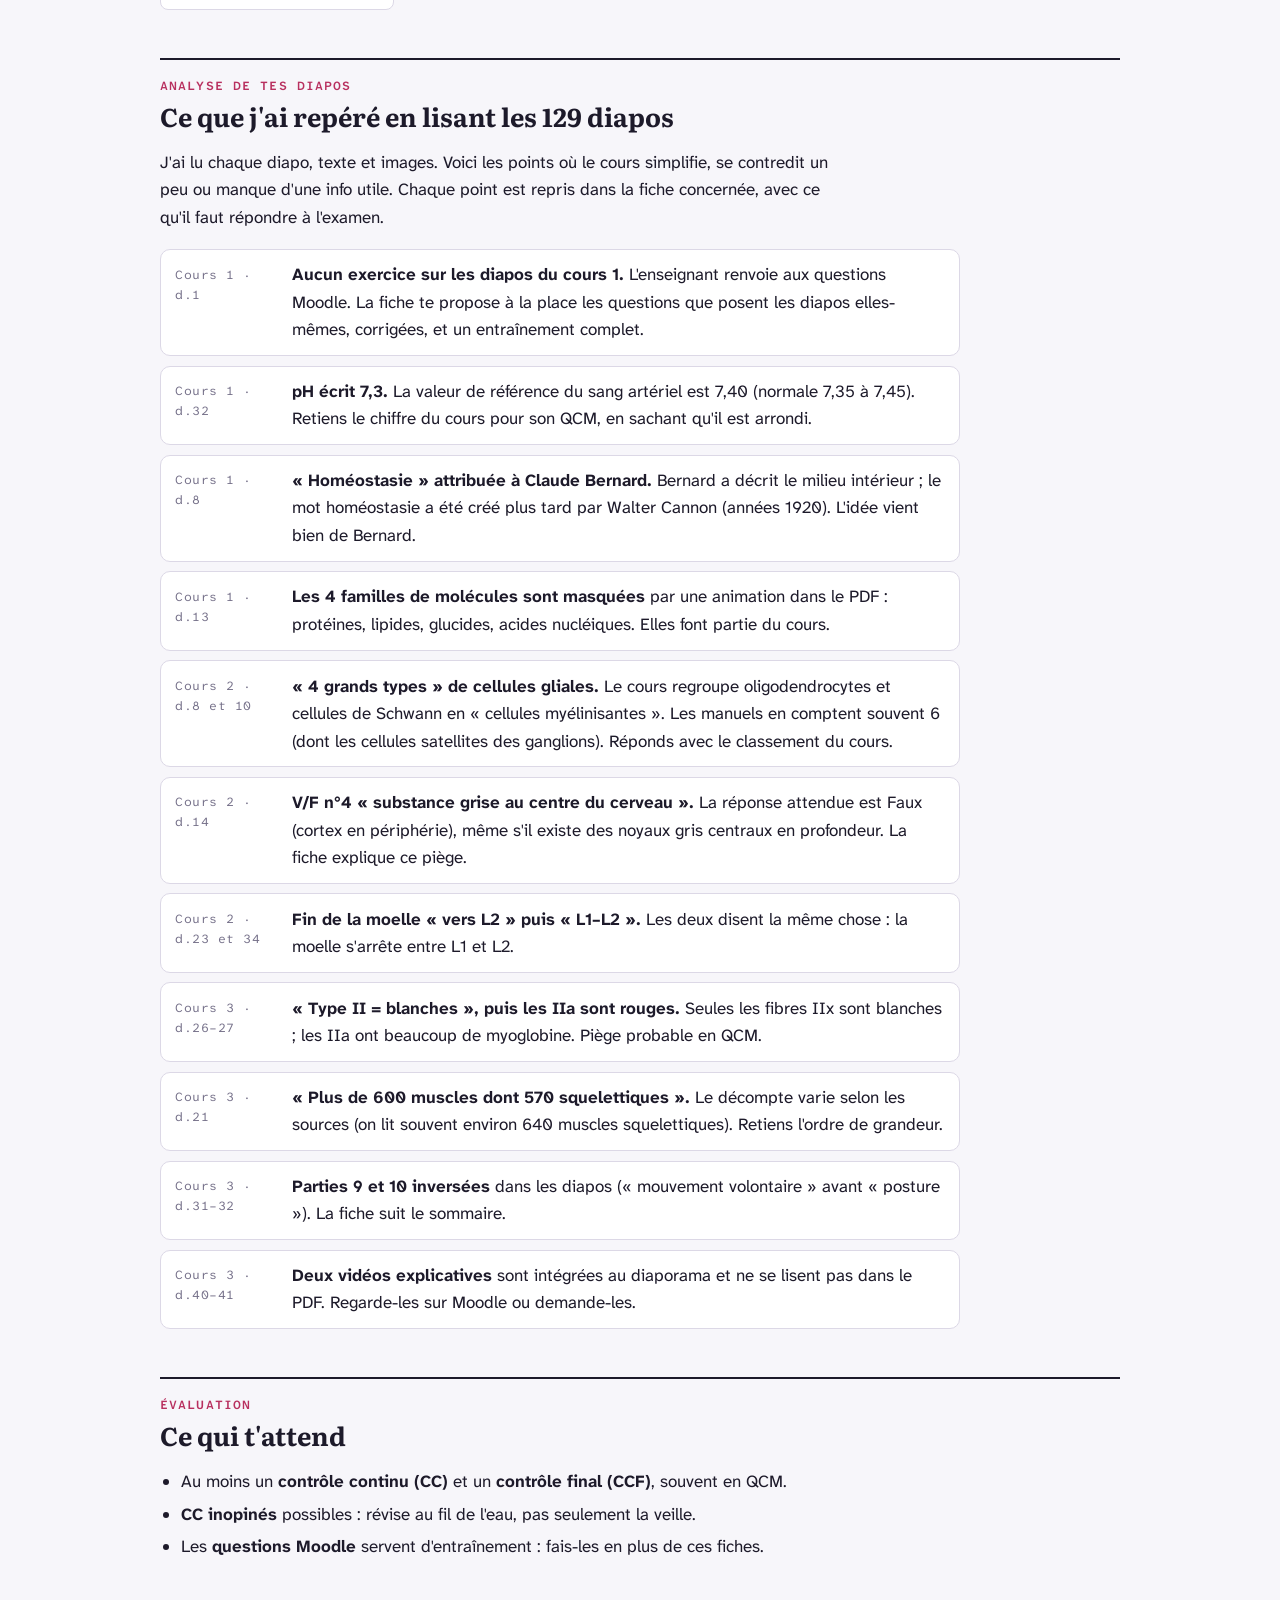
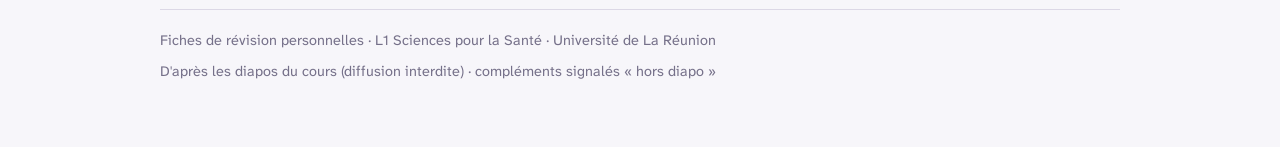
==== commit e0fd589a: "Remplace la présentation par les fiches de révision RA1 Fiches interactives des trois cours du RA1 (" ====
--- a/index.html
+++ b/index.html
@@ -2,587 +2,428 @@
 <html lang="fr">
 <head>
 <meta charset="utf-8">
-<meta name="viewport" content="width=device-width,initial-scale=1">
-<title>Les finances étudiantes — Etheve &amp; Vanshika</title>
+<meta name="viewport" content="width=device-width, initial-scale=1, viewport-fit=cover">
+<title>Révisions RA1 Physiologie</title>
 <link rel="preconnect" href="https://fonts.googleapis.com">
 <link rel="preconnect" href="https://fonts.gstatic.com" crossorigin>
-<link href="https://fonts.googleapis.com/css2?family=Inter:wght@400;500;600;700;800&family=Source+Serif+4:ital,opsz,wght@0,8..60,400;0,8..60,600;0,8..60,700;1,8..60,400;1,8..60,600&display=swap" rel="stylesheet">
+<link rel="stylesheet" href="https://fonts.googleapis.com/css2?family=Atkinson+Hyperlegible+Mono:wght@400;600;700&family=Atkinson+Hyperlegible+Next:ital,wght@0,400;0,600;0,700;1,400&family=Literata:ital,opsz,wght@0,7..72,400..800;1,7..72,400..600&display=swap">
+<link rel="stylesheet" href="style.css">
 <style>
-*{box-sizing:border-box;margin:0;padding:0}
-:root{
-  --ink:#0E2438; --primary:#123A5C; --soft:#1D5A8A;
-  --terracotta:#C2452D; --teal:#1F7A6B; --amber:#D98324;
-  --paper:#F7F4EF; --paper-alt:#EDE7DD; --muted:#6B7B8A; --rule:#D8CFC2;
-  --c1:var(--terracotta); --c2:var(--amber); --c3:var(--soft);
-  --serif:"Source Serif 4","Iowan Old Style",Georgia,"Times New Roman",serif;
-  --sans:"Inter","Helvetica Neue",Helvetica,Arial,sans-serif;
-}
-html,body{height:100%;background:#20262E;font-family:var(--sans);color:var(--ink);overflow:hidden}
-body.print-mode{overflow:auto;background:#fff}
-
-#stage{position:absolute;top:50%;left:50%;width:1280px;height:720px;transform-origin:center center}
-.slide{position:absolute;inset:0;width:1280px;height:720px;background:var(--paper);
-  display:none;overflow:hidden;box-shadow:0 24px 70px rgba(0,0,0,.45)}
-.slide.on{display:block}
-.slide.s-title.on{display:flex}
-.slide.dark{background:var(--primary);color:#fff}
-.pad{position:relative;z-index:2;height:100%;padding:56px 72px 44px;display:flex;flex-direction:column}
-.pad.center{align-items:center;justify-content:center;text-align:center}
-
-h1{font-family:var(--serif);font-size:74px;line-height:1.02;font-weight:600;letter-spacing:-.02em;color:var(--primary)}
-h2{font-family:var(--serif);font-size:42px;line-height:1.12;font-weight:600;letter-spacing:-.015em;color:var(--primary);margin-bottom:6px}
-.dark h2{color:#fff}
-.eyebrow{font-size:12.5px;font-weight:700;letter-spacing:.16em;text-transform:uppercase;color:var(--amber);margin-bottom:12px}
-.src{margin-top:auto;padding-top:14px;font-size:12.5px;color:var(--muted);letter-spacing:.01em}
-.dark .src{color:rgba(255,255,255,.55)}
-
-/* watermarks */
-.wm{position:absolute;z-index:1;pointer-events:none;user-select:none}
-.wm-right{right:-40px;top:50%;transform:translateY(-50%);width:470px;opacity:.16;
-  -webkit-mask-image:linear-gradient(to left,#000 35%,transparent 100%);mask-image:linear-gradient(to left,#000 35%,transparent 100%)}
-.wm-corner{right:-30px;bottom:-40px;width:330px;opacity:.13;
-  -webkit-mask-image:radial-gradient(circle at 70% 70%,#000 35%,transparent 72%);mask-image:radial-gradient(circle at 70% 70%,#000 35%,transparent 72%)}
-
-/* ── 1. titre */
-.s-title{display:flex}
-.t-left{width:58%;padding:62px 56px 48px 72px;display:flex;flex-direction:column}
-.t-right{width:42%;position:relative;overflow:hidden;background:var(--paper-alt)}
-.t-right img{width:100%;height:100%;object-fit:cover;display:block}
-.t-fade{position:absolute;inset:0;background:linear-gradient(to right,var(--paper) 0%,rgba(247,244,239,0) 24%)}
-.kicker{font-size:12.5px;font-weight:700;letter-spacing:.17em;text-transform:uppercase;color:var(--muted);margin-bottom:26px}
-.t-rule{width:82px;height:4px;background:var(--amber);margin:26px 0 22px}
-.t-sub{font-size:22px;line-height:1.45;color:var(--ink);max-width:520px;font-weight:400}
-.t-foot{margin-top:auto}
-.t-authors{font-family:var(--serif);font-size:26px;font-weight:600;color:var(--primary)}
-.t-meta{font-size:13.5px;color:var(--muted);margin-top:5px}
-
-/* ── 2. KPI */
-.kpis{display:grid;grid-template-columns:repeat(4,1fr);gap:16px;margin-top:26px}
-.kpi{background:rgba(255,255,255,.07);border:1px solid rgba(255,255,255,.16);border-top:3px solid var(--kc,#fff);
-  border-radius:3px;padding:22px 18px 18px;display:flex;flex-direction:column;min-height:196px}
-.k-primary{--kc:#7FB2DA}.k-terracot{--kc:#E8836C}.k-amber{--kc:#F0A94A}
-.kv{font-family:var(--serif);font-size:41px;font-weight:600;line-height:1;color:var(--kc,#fff);letter-spacing:-.02em}
-.ku{font-family:var(--sans);font-size:15px;font-weight:500;color:rgba(255,255,255,.62);margin-left:5px;letter-spacing:0}
-.kl{font-size:14.5px;line-height:1.38;color:rgba(255,255,255,.93);margin-top:13px;font-weight:500}
-.ks{font-size:12.5px;line-height:1.35;color:rgba(255,255,255,.58);margin-top:auto;padding-top:11px}
-.qbanner{margin-top:26px;border-left:4px solid var(--amber);padding:6px 0 6px 20px}
-.qbanner p{font-family:var(--serif);font-size:27px;line-height:1.28;font-style:italic;color:#fff}
-
-/* ── 3. tableau */
-.tbl-wrap{display:flex;gap:26px;margin-top:20px}
-table{width:66%;border-collapse:collapse;font-size:16.5px;font-variant-numeric:tabular-nums}
-th{text-align:left;font-size:11.5px;font-weight:700;letter-spacing:.13em;text-transform:uppercase;color:var(--muted);
-  padding:0 12px 9px 0;border-bottom:2px solid var(--primary)}
-td{padding:11px 12px 11px 0;border-bottom:1px solid var(--rule);line-height:1.3;vertical-align:top;color:var(--ink)}
-td.c0{font-weight:600;width:37%}
-th:nth-child(2),td:nth-child(2){width:26%}
-tr.total td{border-bottom:none;border-top:2px solid var(--primary);background:var(--paper-alt);
-  font-weight:700;color:var(--primary);padding:13px 12px}
-.side{width:34%;display:flex;flex-direction:column;gap:14px}
-.callout{background:rgba(217,131,36,.12);border-left:4px solid var(--amber);padding:15px 17px;border-radius:2px}
-.co-v{font-family:var(--serif);font-size:40px;font-weight:600;color:var(--amber);line-height:1}
-.co-l{font-size:13px;line-height:1.35;color:var(--ink);margin-top:7px}
-.side-img{width:100%;height:214px;object-fit:contain;border-radius:2px}
-.warn{margin-top:16px;font-size:12.5px;line-height:1.5;color:var(--muted);border-left:3px solid var(--terracotta);padding-left:13px}
-.warn span{display:block;font-weight:700;color:var(--terracotta);text-transform:uppercase;letter-spacing:.1em;font-size:10.5px;margin-bottom:3px}
-
-/* ── 4. cartes */
-.cards{display:grid;grid-template-columns:repeat(3,1fr);gap:20px;margin-top:26px}
-.card{background:#fff;border:1px solid var(--rule);border-top:4px solid var(--cc);border-radius:3px;
-  padding:26px 22px 28px;min-height:262px;display:flex;flex-direction:column;justify-content:space-between}
-.ct{font-family:var(--serif);font-size:22px;font-weight:600;color:var(--primary);line-height:1.2}
-.cp,.cm{font-size:15px;line-height:1.42;display:flex;gap:10px}
-.cp{color:var(--ink)}.cm{color:var(--muted)}
-.ic{flex:0 0 19px;height:19px;border-radius:50%;display:grid;place-items:center;font-size:13px;font-weight:700;margin-top:1px}
-.ic.ok{background:rgba(31,122,107,.14);color:var(--teal)}
-.ic.no{background:rgba(194,69,45,.13);color:var(--terracotta)}
-.punch{margin-top:auto;font-family:var(--serif);font-size:23px;font-style:italic;line-height:1.35;color:var(--primary);
-  border-left:4px solid var(--terracotta);padding-left:20px}
-
-/* ── 5. transition */
-.big{font-size:52px;line-height:1.2;max-width:900px}
-.tr-rule{width:72px;height:4px;background:var(--amber);margin:30px auto 24px}
-.handoff{font-size:17px;letter-spacing:.09em;text-transform:uppercase;color:rgba(255,255,255,.75);font-weight:600}
-
-/* ── 6-9. listes */
-.list-wrap{display:flex;gap:30px;margin-top:20px;flex:1}
-.items{list-style:none;flex:1;display:flex;flex-direction:column;justify-content:center}
-.list-wrap.has-img .items{width:62%;flex:0 0 62%}
-.items li{display:flex;gap:17px;padding:16px 14px 16px 0;border-bottom:1px solid var(--rule)}
-.items li:last-child{border-bottom:none}
-.items li.hi{background:var(--hi-bg,rgba(31,122,107,.09));border-left:4px solid var(--ac);padding-left:16px;border-bottom-color:transparent;border-radius:2px}
-.a-teal{--ac:var(--teal);--hi-bg:rgba(31,122,107,.09)}
-.a-amber{--ac:var(--amber);--hi-bg:rgba(217,131,36,.11)}
-.a-primary{--ac:var(--soft);--hi-bg:rgba(29,90,138,.09)}
-.num{font-family:var(--serif);font-size:19px;font-weight:600;color:var(--ac);flex:0 0 28px;padding-top:2px}
-.it{font-size:20.5px;font-weight:650;color:var(--primary);line-height:1.22;font-family:var(--serif)}
-.id{font-size:15.5px;line-height:1.42;color:var(--muted);margin-top:4px}
-.list-img{width:38%;border-radius:3px;overflow:hidden}
-.list-img img{width:100%;height:100%;object-fit:cover;display:block}
-.badge{position:absolute;top:56px;right:72px;z-index:3;background:var(--terracotta);color:#fff;
-  font-size:11px;font-weight:800;letter-spacing:.13em;padding:7px 13px;border-radius:2px}
-
-/* ── 10. conclusion */
-.cc-wrap{display:flex;gap:28px;margin-top:20px}
-.keys{list-style:none;width:70%}
-.keys li{display:flex;gap:17px;padding:11px 0;border-bottom:1px solid var(--rule)}
-.keys li:last-child{border-bottom:none}
-.kn{font-family:var(--serif);font-size:34px;font-weight:600;color:var(--amber);line-height:1;flex:0 0 32px}
-.kt{font-family:var(--serif);font-size:21px;font-weight:600;color:var(--primary);line-height:1.2}
-.kd{font-size:15px;line-height:1.4;color:var(--muted);margin-top:4px}
-.cc-img{width:30%;border-radius:3px;overflow:hidden;max-height:228px;display:grid;place-items:center}
-.cc-img img{max-width:100%;max-height:228px;object-fit:contain;display:block}
-.health{margin-top:18px;background:rgba(31,122,107,.1);border-left:4px solid var(--teal);padding:14px 18px;border-radius:2px}
-.health p{font-size:15px;line-height:1.48;color:var(--ink)}
-.thanks{margin-top:auto;padding-top:14px;text-align:center;font-family:var(--serif);font-size:27px;font-weight:600;color:var(--primary)}
-
-/* ─────────────────────────────── chrome / HUD */
-#hud{position:fixed;left:0;right:0;bottom:0;height:34px;display:flex;align-items:center;gap:14px;
-  padding:0 16px;background:rgba(14,36,56,.9);color:#fff;font-size:12px;z-index:60;backdrop-filter:blur(6px)}
-#hud .sp{display:flex;align-items:center;gap:6px;font-weight:600}
-#hud .dot{width:8px;height:8px;border-radius:50%;background:var(--amber)}
-#hud .dot.p2{background:#7FB2DA}
-#hud .grow{flex:1}
-#hud b{font-variant-numeric:tabular-nums;font-weight:700}
-#hud .pace{padding:2px 9px;border-radius:99px;font-weight:700;font-size:11px}
-.pace.ok{background:rgba(31,122,107,.35);color:#9FE3D2}
-.pace.late{background:rgba(194,69,45,.4);color:#FFB3A2}
-.pace.early{background:rgba(29,90,138,.45);color:#AED4F0}
-.pace.idle{background:rgba(255,255,255,.14);color:rgba(255,255,255,.65)}
-#bar{position:fixed;left:0;bottom:34px;height:3px;background:var(--amber);z-index:61;transition:width .28s ease}
-#hud kbd{background:rgba(255,255,255,.14);border-radius:3px;padding:1px 5px;font-size:10.5px;font-family:var(--sans)}
-
-/* panneaux */
-.panel{position:fixed;z-index:70;background:#fff;color:var(--ink);box-shadow:0 20px 60px rgba(0,0,0,.4);display:none}
-.panel.open{display:block}
-#notes{right:0;top:0;bottom:34px;width:410px;overflow:auto;padding:26px 26px 40px;border-left:4px solid var(--amber)}
-#notes h3{font-family:var(--serif);font-size:20px;color:var(--primary);margin-bottom:4px}
-#notes .meta{font-size:11.5px;color:var(--muted);letter-spacing:.09em;text-transform:uppercase;font-weight:700;margin-bottom:16px}
-#notes .script{font-size:16px;line-height:1.62;background:var(--paper);padding:15px;border-radius:3px;border-left:3px solid var(--primary)}
-#notes .tip{margin-top:14px;font-size:13.5px;line-height:1.5;color:var(--ink);background:rgba(217,131,36,.1);
-  border-left:3px solid var(--amber);padding:12px 14px;border-radius:2px}
-#notes .tip b{display:block;font-size:10.5px;letter-spacing:.12em;text-transform:uppercase;color:var(--amber);margin-bottom:4px}
-#notes .stats{display:flex;gap:8px;margin-top:16px}
-#notes .stat{flex:1;background:var(--paper-alt);border-radius:3px;padding:10px;text-align:center}
-#notes .stat b{display:block;font-family:var(--serif);font-size:23px;color:var(--primary)}
-#notes .stat span{font-size:10.5px;color:var(--muted);letter-spacing:.06em;text-transform:uppercase}
-
-#qa,#help{inset:5% 12%;overflow:auto;padding:38px 44px;border-top:4px solid var(--primary);border-radius:3px}
-#qa h3,#help h3{font-family:var(--serif);font-size:30px;color:var(--primary);margin-bottom:6px}
-#qa .lead,#help .lead{font-size:14px;color:var(--muted);margin-bottom:24px}
-.qa-item{border-left:3px solid var(--terracotta);padding:0 0 0 18px;margin-bottom:20px}
-.qa-q{font-family:var(--serif);font-size:18.5px;font-weight:600;color:var(--primary);line-height:1.3}
-.qa-a{font-size:15px;line-height:1.55;color:var(--ink);margin-top:7px}
-#help table{width:100%;font-size:14.5px}
-#help td{padding:7px 10px 7px 0;border-bottom:1px solid var(--rule)}
-#help td:first-child{width:130px}
-#help kbd{background:var(--paper-alt);border:1px solid var(--rule);border-radius:3px;padding:2px 8px;font-family:var(--sans);font-size:12.5px;font-weight:700}
-
-#overview{position:fixed;inset:0;z-index:65;background:rgba(14,36,56,.97);display:none;overflow:auto;padding:34px}
-#overview.open{display:block}
-#overview h3{color:#fff;font-family:var(--serif);font-size:23px;margin-bottom:18px}
-.ov-grid{display:grid;grid-template-columns:repeat(5,1fr);gap:14px}
-.ov{background:#fff;border-radius:3px;padding:13px;cursor:pointer;border:2px solid transparent;transition:.15s}
-.ov:hover,.ov.cur{border-color:var(--amber);transform:translateY(-2px)}
-.ov .n{font-size:10.5px;font-weight:800;letter-spacing:.1em;color:var(--muted)}
-.ov .t{font-family:var(--serif);font-size:14.5px;font-weight:600;color:var(--primary);line-height:1.22;margin:5px 0 8px;min-height:52px}
-.ov .b{display:flex;justify-content:space-between;font-size:10.5px;color:var(--muted);border-top:1px solid var(--rule);padding-top:6px}
-.ov .b i{font-style:normal;font-weight:700;color:var(--amber)}
-
-/* ─────────────────────────────── impression / PDF */
-@page{size:1280px 720px;margin:0}
-@media print{
-  html,body{overflow:visible;background:#fff;height:auto}
-  #hud,#bar,.panel,#overview{display:none!important}
-  #stage{position:static;transform:none!important;width:auto;height:auto}
-  .slide{display:block!important;position:relative;page-break-after:always;break-after:page;box-shadow:none;margin:0}
-}
+  /* Accueil : une colonne large, sans sommaire latéral */
+  .home { max-width: 62rem; margin-inline: auto; padding-inline: 16px; padding-block: 2rem 4rem; display: grid; gap: 3rem; }
+  .home > section { display: grid; gap: 1.1rem; min-width: 0; }
+  .hero { gap: 1rem; padding-bottom: 2rem; border-bottom: 1px solid var(--rule); }
+  .hero h1 { font-size: clamp(2rem, 5vw, 3.1rem); max-width: 18ch; }
+  .hero .lead { font-size: 1.2rem; }
+  /* Bande « étiquette de lame » : les couleurs des schémas, comme une lame colorée */
+  .lame { display: grid; grid-template-columns: repeat(8, minmax(0, 1fr)); height: .55rem; border-radius: 999px; overflow: hidden; max-width: 30rem; }
+  .lame span:nth-child(1) { background: var(--hema); }
+  .lame span:nth-child(2) { background: var(--eosine); }
+  .lame span:nth-child(3) { background: var(--a-nerf); }
+  .lame span:nth-child(4) { background: var(--a-artere); }
+  .lame span:nth-child(5) { background: var(--a-veine); }
+  .lame span:nth-child(6) { background: var(--a-os-d); }
+  .lame span:nth-child(7) { background: var(--a-muscle); }
+  .lame span:nth-child(8) { background: var(--a-actine); }
+  .start { display: flex; flex-wrap: wrap; gap: .6rem; }
+  .home .cards { grid-template-columns: repeat(auto-fit, minmax(min(100%, 22rem), 1fr)); }
+  .home td.tab { white-space: nowrap; }
+  .hub { display: grid; gap: .9rem; grid-template-columns: repeat(auto-fill, minmax(min(100%, 17rem), 1fr)); }
+  .hub.two { grid-template-columns: repeat(auto-fill, minmax(min(100%, 24rem), 1fr)); }
+  .block { background: var(--surface); border: 1px solid var(--rule); border-radius: var(--radius); padding: 1rem 1.1rem; display: grid; gap: .45rem; align-content: start; text-decoration: none; color: var(--ink); min-width: 0; }
+  .block:hover { border-color: var(--hema); }
+  .block.wide { grid-column: 1 / -1; }
+  .block h3 { font-size: 1.12rem; }
+  .block .desc { font-size: var(--fs-sm); color: var(--ink-2); }
+  .block .meta { font-family: var(--f-mono); font-size: var(--fs-xs); color: var(--ink-3); letter-spacing: .03em; }
+  .block .meta b { color: var(--ink); }
+  .block .go { font-weight: 700; color: var(--hema); font-size: var(--fs-sm); margin-top: .2rem; }
+  .kind { justify-self: start; font-family: var(--f-mono); font-size: var(--fs-xs); font-weight: 700; letter-spacing: .05em; text-transform: uppercase; padding: .15rem .55rem; border-radius: 999px; border: 1px solid var(--rule); }
+  .kind.apprendre { color: var(--hema); background: var(--hema-soft); border-color: var(--def-bd); }
+  .kind.entrainer { color: var(--eosine); background: var(--eosine-soft); border-color: var(--eosine); }
+  .kind.memoriser { color: var(--mn-ink); background: var(--mn-bg); border-color: var(--mn-bd); }
+  .kind.imprimer { color: var(--ink-2); background: var(--surface-2); }
+  .start a.btn { text-decoration: none; }
+  .card .meta { font-family: var(--f-mono); font-size: var(--fs-xs); color: var(--ink-3); letter-spacing: .04em; }
+  .card ul { font-size: var(--fs-sm); color: var(--ink-2); display: grid; gap: .15rem; }
+  .card .go { font-weight: 700; color: var(--hema); font-size: var(--fs-sm); margin-top: .3rem; }
+  .sec-head { display: grid; gap: .3rem; padding-top: 1rem; border-top: 2px solid var(--ink); }
+  .sec-head .eyebrow { color: var(--eosine); }
+  .swatches { display: grid; grid-template-columns: repeat(auto-fill, minmax(min(100%, 12.5rem), 1fr)); gap: .5rem; list-style: none; padding: 0; margin: 0; }
+  .swatches li { margin: 0; display: flex; align-items: center; gap: .6rem; font-size: var(--fs-sm); background: var(--surface); border: 1px solid var(--rule); border-radius: 8px; padding: .45rem .6rem; }
+  .swatches svg { flex: none; width: 1.6rem; height: 1rem; }
+  .findings { display: grid; gap: .6rem; max-width: 50rem; }
+  .finding { display: grid; grid-template-columns: 6.5rem minmax(0, 1fr); gap: .8rem; align-items: start; background: var(--surface); border: 1px solid var(--rule); border-radius: var(--radius); padding: .7rem .9rem; }
+  .finding .where { font-family: var(--f-mono); font-size: var(--fs-xs); color: var(--ink-3); letter-spacing: .04em; padding-top: .2rem; }
+  .finding p + p { margin-top: .3rem; }
+  @media (max-width: 520px) { .finding { grid-template-columns: minmax(0, 1fr); gap: .2rem; } }
 </style>
 </head>
 <body>
-
-<div id="stage">
-<section class="slide s-title" data-n="1">
-  <div class="t-left">
-    <p class="kicker">Licence Sciences pour la Santé · Université de La Réunion</p>
-    <h1>Les finances étudiantes</h1>
-    <div class="t-rule"></div>
-    
-    <div class="t-foot">
-      <p class="t-authors">Etheve &amp; Vanshika</p>
-      <p class="t-meta">Exposé à deux voix · 4 min 45 (limite : 5 min)</p>
-    </div>
+<header class="topbar">
+  <div class="topbar__in">
+    <a class="brand" href="index.html"><span class="brand__mark">RA1</span><span class="brand__sub">Grandes fonctions physiologiques</span></a>
+    <nav class="nav" aria-label="Pages">
+      <a href="index.html" aria-current="page">Accueil</a>
+      <a href="cours1.html">1 · Homéostasie</a>
+      <a href="cours2.html">2 · Système nerveux</a>
+      <a href="cours3.html">3 · Locomotion</a>
+      <a href="synthese.html">Liens &amp; synthèse</a>
+    </nav>
   </div>
-  <div class="t-right"><img src="[data-uri]" alt=""><span class="t-fade"></span></div>
-</section>
-<section class="slide s-kpi dark" data-n="2">
-  <img class="wm wm-right" src="[data-uri]" alt="">
-  <div class="pad">
-    <p class="eyebrow">Partie 1 — Le constat</p>
-    <h2>Une précarité structurelle, pas un accident</h2>
-    <div class="kpis">
-      <div class="kpi k-primary">
-        <p class="kv">1 226 €<span class="ku">/ mois</span></p>
-        <p class="kl">Budget mensuel moyen d’un étudiant en France</p>
-        <p class="ks">+ 4,12 % en un an</p>
-      </div><div class="kpi k-terracot">
-        <p class="kv">53 %<span class="ku"></span></p>
-        <p class="kl">Part du logement dans ce budget</p>
-        <p class="ks">Premier poste, de loin</p>
-      </div><div class="kpi k-terracot">
-        <p class="kv">1 / 4<span class="ku"></span></p>
-        <p class="kl">Étudiants en situation de précarité en France</p>
-        <p class="ks">47 % d’entre eux sous 400 €/mois</p>
-      </div><div class="kpi k-amber">
-        <p class="kv">&lt; 100 €<span class="ku">/ mois</span></p>
-        <p class="kl">Reste à vivre après loyer d’un quart des étudiants réunionnais</p>
-        <p class="ks">Soit 3,30 € par jour</p>
-      </div>
-    </div>
-    <div class="qbanner"><p>«&nbsp;Comment les étudiants peuvent-ils améliorer leur situation financière ?&nbsp;»</p></div>
-    <p class="src">UNEF 2025 · Linkee / IFOP-COP1 2025 · Ipsos-COP1 « Avoir 20 ans en 2026 » · linfo.re</p>
-  </div>
-</section>
-<section class="slide s-table" data-n="3">
-  <div class="pad">
-    <p class="eyebrow">Partie 1 — Le constat</p>
-    <h2>Le budget d’un étudiant type</h2>
-    <div class="tbl-wrap">
+</header>
+
+<main class="home">
+
+  <section class="hero">
+    <p class="eyebrow">UE1 · RA1 · Licence 1 Sciences pour la Santé · Université de La Réunion</p>
+    <h1>Grandes fonctions physiologiques</h1>
+    <div class="lame" aria-hidden="true"><span></span><span></span><span></span><span></span><span></span><span></span><span></span><span></span></div>
+    <p class="lead">Tes trois cours repris notion par notion : explications simples, définitions avec l'origine des mots, exemples du quotidien, schémas, pièges, moyens mnémotechniques. Puis des exercices corrigés pour t'entraîner avant le CC et le CCF.</p>
+    <div class="start">
+      <a class="btn primary" href="cours1.html">Commencer par le cours 1</a>
+      <a class="btn" href="#entrainer">Voir tous les exercices</a>
+      <a class="btn" href="#imprimer">Télécharger les PDF</a>
+    </div>
+  </section>
+
+  <!-- ===================== HUB : tous les blocs ===================== -->
+  <section aria-labelledby="h-apprendre" id="apprendre">
+    <div class="sec-head">
+      <p class="eyebrow">1 · Apprendre</p>
+      <h2 id="h-apprendre">Les cours, notion par notion</h2>
+    </div>
+    <p class="muted" style="max-width: var(--measure)">Fais-les dans l'ordre la première fois : le cours 3 s'appuie sur le cours 2 (voie motrice, synapse, réflexe).</p>
+    <div class="hub two">
+      <a class="block" href="cours1.html">
+        <span class="kind apprendre">Cours 1 · 50 diapos</span>
+        <h3>Physiologie et homéostasie</h3>
+        <p class="desc">Niveaux d'organisation, cellule, 4 tissus, 11 systèmes, milieu intérieur, homéostasie, rétrocontrôles.</p>
+        <p class="meta"><b data-stat="cours1.notions">13</b> notions · <b data-stat="cours1.svg">13</b> schémas · <b data-stat="cours1.lex">59</b> mots au lexique</p>
+        <span class="go">Ouvrir le cours 1 →</span>
+      </a>
+      <a class="block" href="cours2.html">
+        <span class="kind apprendre">Cours 2 · 38 diapos</span>
+        <h3>Le système nerveux</h3>
+        <p class="desc">SNC / SNP, neurone, glie, myéline, encéphale, moelle, méninges, nerfs, réflexe, sympathique / parasympathique.</p>
+        <p class="meta"><b data-stat="cours2.notions">19</b> notions · <b data-stat="cours2.svg">20</b> schémas · <b data-stat="cours2.lex">116</b> mots au lexique</p>
+        <span class="go">Ouvrir le cours 2 →</span>
+      </a>
+      <a class="block" href="cours3.html">
+        <span class="kind apprendre">Cours 3 · 41 diapos</span>
+        <h3>La fonction locomotrice</h3>
+        <p class="desc">Squelette, os et remodelage, articulations, muscle, contraction, unité motrice, jonction neuromusculaire, posture.</p>
+        <p class="meta"><b data-stat="cours3.notions">23</b> notions · <b data-stat="cours3.svg">29</b> schémas · <b data-stat="cours3.lex">138</b> mots au lexique</p>
+        <span class="go">Ouvrir le cours 3 →</span>
+      </a>
+      <a class="block" href="synthese.html">
+        <span class="kind apprendre">Synthèse · 3 cours</span>
+        <h3>Ce qui relie les trois cours</h3>
+        <p class="desc">Le frisson de A à Z, de l'intention au geste, la carte des liens entre les cours.</p>
+        <p class="meta"><b data-stat="synthese.svg">2</b> grands schémas transversaux</p>
+        <span class="go">Ouvrir la synthèse →</span>
+      </a>
+    </div>
+  </section>
+
+  <section aria-labelledby="h-entrainer" id="entrainer">
+    <div class="sec-head">
+      <p class="eyebrow">2 · S'entraîner</p>
+      <h2 id="h-entrainer">Exercices et QCM corrigés</h2>
+    </div>
+    <p class="muted" style="max-width: var(--measure)">Les corrections restent cachées jusqu'à ce que tu cliques. Les questions ratées sont marquées « à revoir » pour la prochaine fois.</p>
+    <div class="hub">
+      <a class="block" href="cours1.html#exos">
+        <span class="kind entrainer">Cours 1 · diapos</span>
+        <h3>Les questions des diapos</h3>
+        <p class="desc">Les questions posées par le cours (il n'y a pas de QCM sur ses diapos), corrigées pas à pas, et une série de Vrai/Faux.</p>
+        <p class="meta"><b data-stat="cours1.exos.qc">6</b> questions · <b data-stat="cours1.exos.vf">8</b> V/F</p>
+        <span class="go">S'exercer →</span>
+      </a>
+      <a class="block" href="cours2.html#exos">
+        <span class="kind entrainer">Cours 2 · diapos</span>
+        <h3>Vrai/Faux et QCM des diapos</h3>
+        <p class="desc">Les exercices des diapos 14 et 38, corrigés option par option.</p>
+        <p class="meta"><b data-stat="cours2.exos.vf">5</b> V/F · <b data-stat="cours2.exos.qcm">4</b> QCM</p>
+        <span class="go">S'exercer →</span>
+      </a>
+      <a class="block" href="cours3.html#exos">
+        <span class="kind entrainer">Cours 3 · diapos</span>
+        <h3>Vrai/Faux et QCM des diapos</h3>
+        <p class="desc">Les exercices des diapos 19 et 39, corrigés option par option.</p>
+        <p class="meta"><b data-stat="cours3.exos.vf">5</b> V/F · <b data-stat="cours3.exos.qcm">4</b> QCM</p>
+        <span class="go">S'exercer →</span>
+      </a>
+      <a class="block" href="cours1.html#entrainement">
+        <span class="kind entrainer">Cours 1 · niveaux 1 → 3</span>
+        <h3>Entraînement homéostasie</h3>
+        <p class="desc">Des bases aux questions type examen et aux pièges.</p>
+        <p class="meta"><b data-stat="cours1.entrainement.qcm">23</b> QCM · <b data-stat="cours1.entrainement.qc">7</b> questions courtes</p>
+        <span class="go">S'entraîner →</span>
+      </a>
+      <a class="block" href="cours2.html#entrainement">
+        <span class="kind entrainer">Cours 2 · niveaux 1 → 3</span>
+        <h3>Entraînement système nerveux</h3>
+        <p class="desc">Des bases aux questions type examen et aux pièges.</p>
+        <p class="meta"><b data-stat="cours2.entrainement.qcm">31</b> QCM · <b data-stat="cours2.entrainement.qc">14</b> questions courtes</p>
+        <span class="go">S'entraîner →</span>
+      </a>
+      <a class="block" href="cours3.html#entrainement">
+        <span class="kind entrainer">Cours 3 · niveaux 1 → 3</span>
+        <h3>Entraînement locomotion</h3>
+        <p class="desc">Des bases aux questions type examen et aux pièges.</p>
+        <p class="meta"><b data-stat="cours3.entrainement.qcm">28</b> QCM · <b data-stat="cours3.entrainement.qc">14</b> questions courtes</p>
+        <span class="go">S'entraîner →</span>
+      </a>
+      <a class="block wide" href="synthese.html#examen-blanc">
+        <span class="kind entrainer">Les 3 cours mélangés</span>
+        <h3>Examen blanc</h3>
+        <p class="desc">Comme au CCF : les questions des trois cours arrivent dans le désordre, avec une ou plusieurs bonnes réponses, puis des questions de réflexion qui traversent les cours. Vise au moins 18/24.</p>
+        <p class="meta"><b data-stat="synthese.examen-blanc.qcm">24</b> QCM · <b data-stat="synthese.examen-blanc.qc">6</b> questions de réflexion</p>
+        <span class="go">Passer l'examen blanc →</span>
+      </a>
+    </div>
+  </section>
+
+  <section aria-labelledby="h-memoriser" id="memoriser">
+    <div class="sec-head">
+      <p class="eyebrow">3 · Mémoriser</p>
+      <h2 id="h-memoriser">Lexiques, résumés, mnémos et pièges</h2>
+    </div>
+    <p class="muted" style="max-width: var(--measure)">Pour réviser vite : les lexiques passent en mode flashcards, et le bouton « Vue essentielle » des cours ne garde que l'indispensable.</p>
+    <div class="hub">
+      <a class="block" href="cours1.html#lexique">
+        <span class="kind memoriser">Cours 1 · flashcards</span>
+        <h3>Lexique homéostasie</h3>
+        <p class="desc">Chaque mot technique avec sa définition et l'origine du mot.</p>
+        <p class="meta"><b data-stat="cours1.lex">59</b> mots</p>
+        <span class="go">Réviser les mots →</span>
+      </a>
+      <a class="block" href="cours2.html#lexique">
+        <span class="kind memoriser">Cours 2 · flashcards</span>
+        <h3>Lexique système nerveux</h3>
+        <p class="desc">Chaque mot technique avec sa définition et l'origine du mot.</p>
+        <p class="meta"><b data-stat="cours2.lex">116</b> mots</p>
+        <span class="go">Réviser les mots →</span>
+      </a>
+      <a class="block" href="cours3.html#lexique">
+        <span class="kind memoriser">Cours 3 · flashcards</span>
+        <h3>Lexique locomotion</h3>
+        <p class="desc">Chaque mot technique avec sa définition et l'origine du mot.</p>
+        <p class="meta"><b data-stat="cours3.lex">138</b> mots</p>
+        <span class="go">Réviser les mots →</span>
+      </a>
+      <a class="block" href="cours1.html#resume">
+        <span class="kind memoriser">Cours 1 · résumé</span>
+        <h3>L'essentiel du cours 1</h3>
+        <p class="desc">Ce qu'il faut savoir le jour du contrôle, en quelques points.</p>
+        <span class="go">Lire l'essentiel →</span>
+      </a>
+      <a class="block" href="cours2.html#resume">
+        <span class="kind memoriser">Cours 2 · résumé</span>
+        <h3>L'essentiel du cours 2</h3>
+        <p class="desc">Ce qu'il faut savoir le jour du contrôle, en quelques points.</p>
+        <span class="go">Lire l'essentiel →</span>
+      </a>
+      <a class="block" href="cours3.html#resume">
+        <span class="kind memoriser">Cours 3 · résumé</span>
+        <h3>L'essentiel du cours 3</h3>
+        <p class="desc">Ce qu'il faut savoir le jour du contrôle, en quelques points.</p>
+        <span class="go">Lire l'essentiel →</span>
+      </a>
+      <a class="block" href="synthese.html#mnemos">
+        <span class="kind memoriser">3 cours</span>
+        <h3>Tous les mnémos</h3>
+        <p class="desc">Les phrases et astuces pour retenir les listes : nerfs crâniens, vertèbres, méninges, tissus, systèmes…</p>
+        <span class="go">Voir les mnémos →</span>
+      </a>
+      <a class="block" href="synthese.html#pieges">
+        <span class="kind memoriser">3 cours</span>
+        <h3>Les grands pièges</h3>
+        <p class="desc">Les confusions qui coûtent des points en QCM, avec la bonne distinction.</p>
+        <span class="go">Voir les pièges →</span>
+      </a>
+      <a class="block" href="synthese.html#essentiel">
+        <span class="kind memoriser">3 cours</span>
+        <h3>L'essentiel des 3 cours</h3>
+        <p class="desc">La page à relire juste avant d'entrer dans la salle.</p>
+        <span class="go">Lire →</span>
+      </a>
+    </div>
+  </section>
+
+  <section aria-labelledby="h-imprimer" id="imprimer">
+    <div class="sec-head">
+      <p class="eyebrow">4 · Imprimer</p>
+      <h2 id="h-imprimer">Les PDF à télécharger</h2>
+    </div>
+    <div class="hub">
+      <a class="block" href="pdf/RA1-1-Fiches-de-cours.pdf">
+        <span class="kind imprimer">PDF · A4</span>
+        <h3>Fiches de cours</h3>
+        <p class="desc">Les trois cours et la synthèse, avec tous les schémas, prêts à imprimer.</p>
+        <span class="go">Ouvrir le PDF →</span>
+      </a>
+      <a class="block" href="pdf/RA1-2-Cahier-d-exercices.pdf">
+        <span class="kind imprimer">PDF · A4</span>
+        <h3>Cahier d'exercices</h3>
+        <p class="desc">Tous les exercices sans les réponses : cases à cocher et lignes pour écrire.</p>
+        <span class="go">Ouvrir le PDF →</span>
+      </a>
+      <a class="block" href="pdf/RA1-3-Corriges.pdf">
+        <span class="kind imprimer">PDF · A4</span>
+        <h3>Corrigés</h3>
+        <p class="desc">Toutes les réponses, cochées en vert et expliquées option par option.</p>
+        <span class="go">Ouvrir le PDF →</span>
+      </a>
+    </div>
+  </section>
+
+  <!-- ===================== Méthode ===================== -->
+  <section aria-labelledby="h-methode">
+    <div class="sec-head">
+      <p class="eyebrow">Méthode</p>
+      <h2 id="h-methode">Comment réviser avec ces fiches</h2>
+    </div>
+    <ol class="steps">
+      <li><span><b>Lis une notion</b> avec son schéma. Le texte est placé à côté de l'image pour que tu n'aies pas à faire des allers-retours.</span></li>
+      <li><span><b>Ferme les yeux et redis-la</b> avec tes mots : définition, exemple, piège. Si tu bloques, relis seulement le passage qui manque.</span></li>
+      <li><span><b>Fais les exercices du cours</b>, puis l'entraînement niveau 1 → 2 → 3. Réponds d'abord, ouvre la correction ensuite.</span></li>
+      <li><span><b>Reviens plus tard</b> : refais les questions ratées 1 jour, 3 jours puis 7 jours après. C'est ce retour espacé qui fixe la mémoire.</span></li>
+      <li><span><b>Mélange les cours</b> avec l'examen blanc de la synthèse : en QCM, les questions arrivent dans le désordre.</span></li>
+    </ol>
+    <div class="note plus">
+      <p class="tag">Pourquoi cette méthode</p>
+      <p>Les deux techniques les mieux notées par la grande revue de Dunlosky et ses collègues (2013) sont <b>se tester</b> et <b>espacer les révisions</b>. Relire passivement, ou surligner, donne l'impression de savoir sans fixer grand-chose (Roediger et Karpicke, 2006). Les schémas annotés et les exemples concrets ajoutent deux autres stratégies validées : le double codage (texte + image) et l'exemple concret.</p>
+    </div>
+    <div class="table-wrap">
       <table>
-        <thead><tr><th>Poste de dépense</th><th>Moyenne nationale</th><th>Spécificité réunionnaise</th></tr></thead>
+        <caption>Exemple de planning à partir du jour où tu découvres un cours (J0).</caption>
+        <thead><tr><th>Jour</th><th>Ce que tu fais</th><th>Durée</th></tr></thead>
         <tbody>
-          <tr><td class="c0">Logement</td><td>350 – 915 €/mois</td><td>≈ 422 € en résidence Crous + éloignement familial</td></tr><tr><td class="c0">Charges</td><td>≈ 30 €/mois</td><td>Identique</td></tr><tr><td class="c0">Courses alimentaires</td><td>200 – 300 €/mois</td><td>Coût de la vie insulaire plus élevé</td></tr><tr><td class="c0">Fournitures, abonnements, transport</td><td>≈ 150 €/mois</td><td>Identique</td></tr>
-          <tr class="total"><td class="c0">TOTAL</td><td>800 → 1 226 €/mois</td><td>≈ 1 300 €/mois (reste à charge 2026)</td></tr>
+          <tr><th scope="row" class="tab">J0</th><td>Lire le cours en entier + exercices du cours</td><td class="tab">1 h 30</td></tr>
+          <tr><th scope="row" class="tab">J+1</th><td>Entraînement niveau 1 et 2, sans relire avant</td><td class="tab">30 min</td></tr>
+          <tr><th scope="row" class="tab">J+3</th><td>Niveau 3 + refaire les questions ratées</td><td class="tab">30 min</td></tr>
+          <tr><th scope="row" class="tab">J+7</th><td>Lexique (cache les définitions) + « L'essentiel »</td><td class="tab">20 min</td></tr>
+          <tr><th scope="row" class="tab">J+14</th><td>Examen blanc mélangé (synthèse)</td><td class="tab">40 min</td></tr>
         </tbody>
       </table>
-      <aside class="side">
-        <div class="callout">
-          <p class="co-v">+ 74 €</p>
-          <p class="co-l">de reste à charge en un an à La Réunion (2025 → 2026)</p>
-        </div>
-        <img class="side-img" src="[data-uri]" alt="">
-      </aside>
-    </div>
-    <p class="warn"><span>Précision méthodologique</span>le montant réunionnais est un reste à charge après aides, le montant national un budget brut. Les deux ne sont pas directement comparables — nous retenons ici la dynamique locale, pas l’écart absolu.</p>
-    <p class="src">UNEF 2025 · cursus.edu 2026 · Imaz Press, rentrée 2026</p>
-  </div>
-</section>
-<section class="slide s-cards" data-n="4">
-  <img class="wm wm-corner" src="[data-uri]" alt="">
-  <div class="pad">
-    <p class="eyebrow">Partie 1 — Le constat</p>
-    <h2>Se débrouiller seul : trois réflexes, trois limites</h2>
-    <div class="cards">
-      <div class="card" style="--cc:var(--c1)">
-        <p class="ct">Babysitting, garde d’animaux</p>
-        <p class="cp"><span class="ic ok">+</span>Revenu flexible, sans engagement long</p>
-        <p class="cm"><span class="ic no">−</span>Charge mentale qui s’ajoute aux cours</p>
-      </div><div class="card" style="--cc:var(--c2)">
-        <p class="ct">Revente de biens personnels</p>
-        <p class="cp"><span class="ic ok">+</span>De l’argent disponible immédiatement</p>
-        <p class="cm"><span class="ic no">−</span>Valeur affective, et non renouvelable</p>
-      </div><div class="card" style="--cc:var(--c3)">
-        <p class="ct">Job étudiant à mi-temps</p>
-        <p class="cp"><span class="ic ok">+</span>Revenu régulier et prévisible</p>
-        <p class="cm"><span class="ic no">−</span>Fatigue cumulée, risque sur les résultats</p>
-      </div>
-    </div>
-    <p class="punch">Aucune de ces solutions n’est neutre : toutes se paient en temps, en énergie ou en santé.</p>
-  </div>
-</section>
-<section class="slide s-trans dark" data-n="5">
-  <div class="pad center">
-    <h2 class="big">Si l’effort individuel ne suffit pas,<br>que propose le collectif ?</h2>
-    <div class="tr-rule"></div>
-    <p class="handoff">Vanshika — Les dispositifs nationaux et réunionnais</p>
-  </div>
-</section>
-<section class="slide s-list a-teal" data-n="6">
-  <div class="pad">
-    
-    <p class="eyebrow">Partie 2 — Les solutions collectives</p>
-    <h2>Se nourrir, se cultiver : les aides de base</h2>
-    <div class="list-wrap has-img">
-      <ol class="items">
-        <li>
-          <span class="num">01</span>
-          <div><p class="it">Pass Culture</p><p class="id">50 € à 17 ans, puis 150 € à 18 ans — cumulables, pour les livres et les sorties culturelles</p></div>
-        </li><li>
-          <span class="num">02</span>
-          <div><p class="it">Épiceries solidaires Agoraé</p><p class="id">Produits à moins de 20 % du prix du marché : un panier à 100 € descend à environ 20 €</p></div>
-        </li><li>
-          <span class="num">03</span>
-          <div><p class="it">Musées nationaux</p><p class="id">Gratuité totale pour tous les moins de 26 ans</p></div>
-        </li>
-      </ol>
-      <div class="list-img"><img src="[data-uri]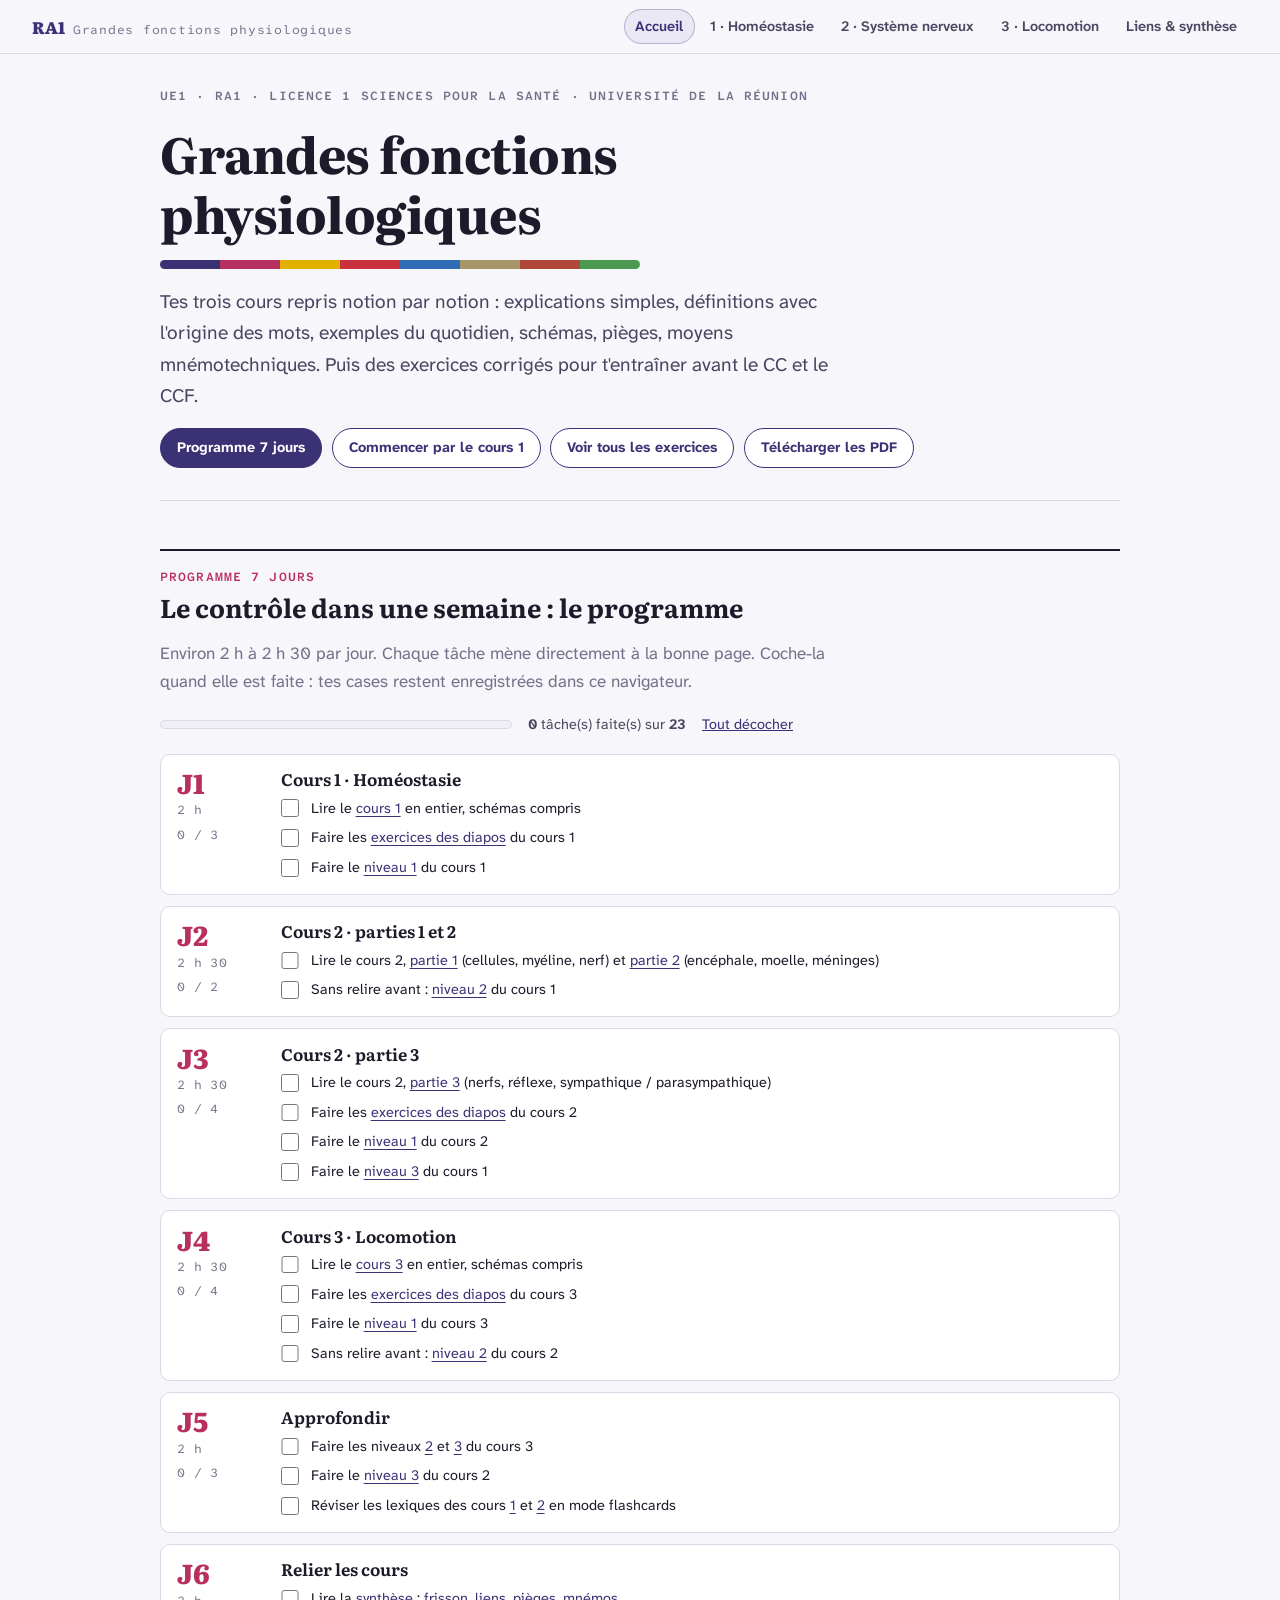
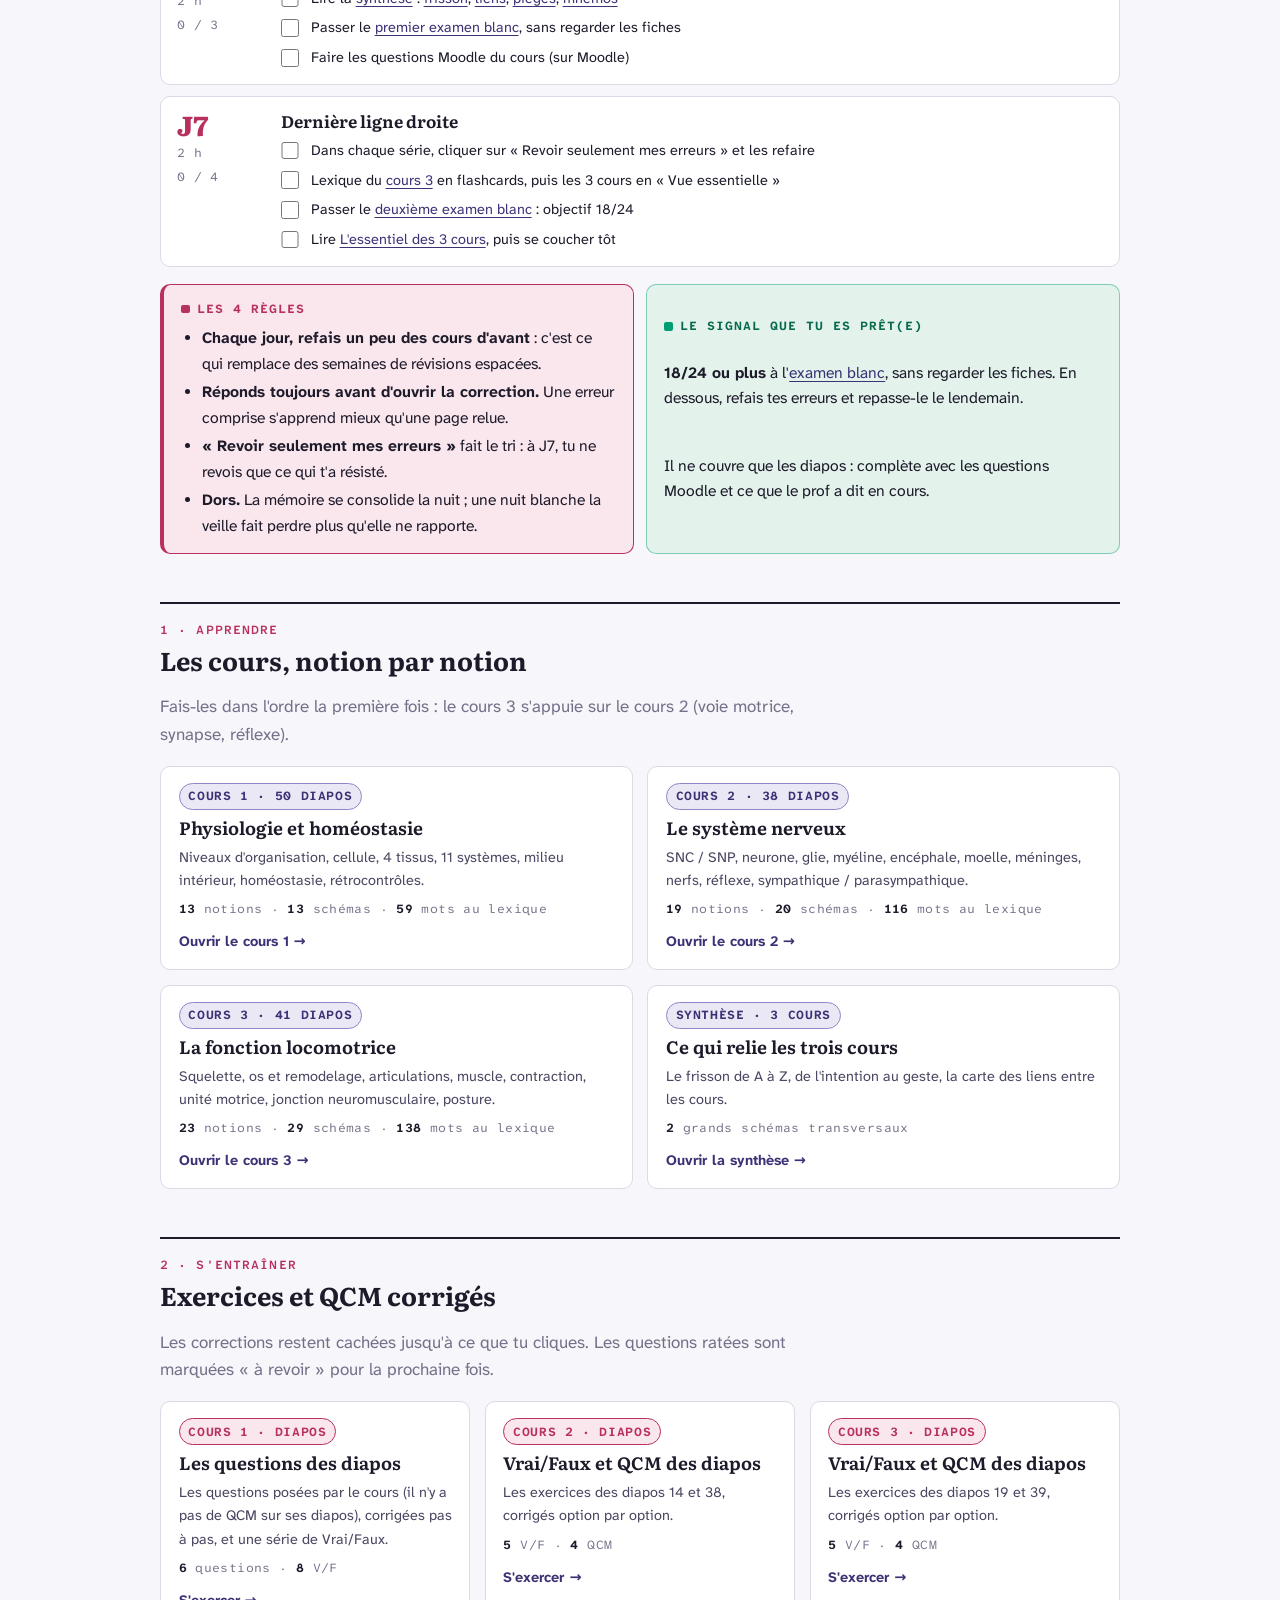
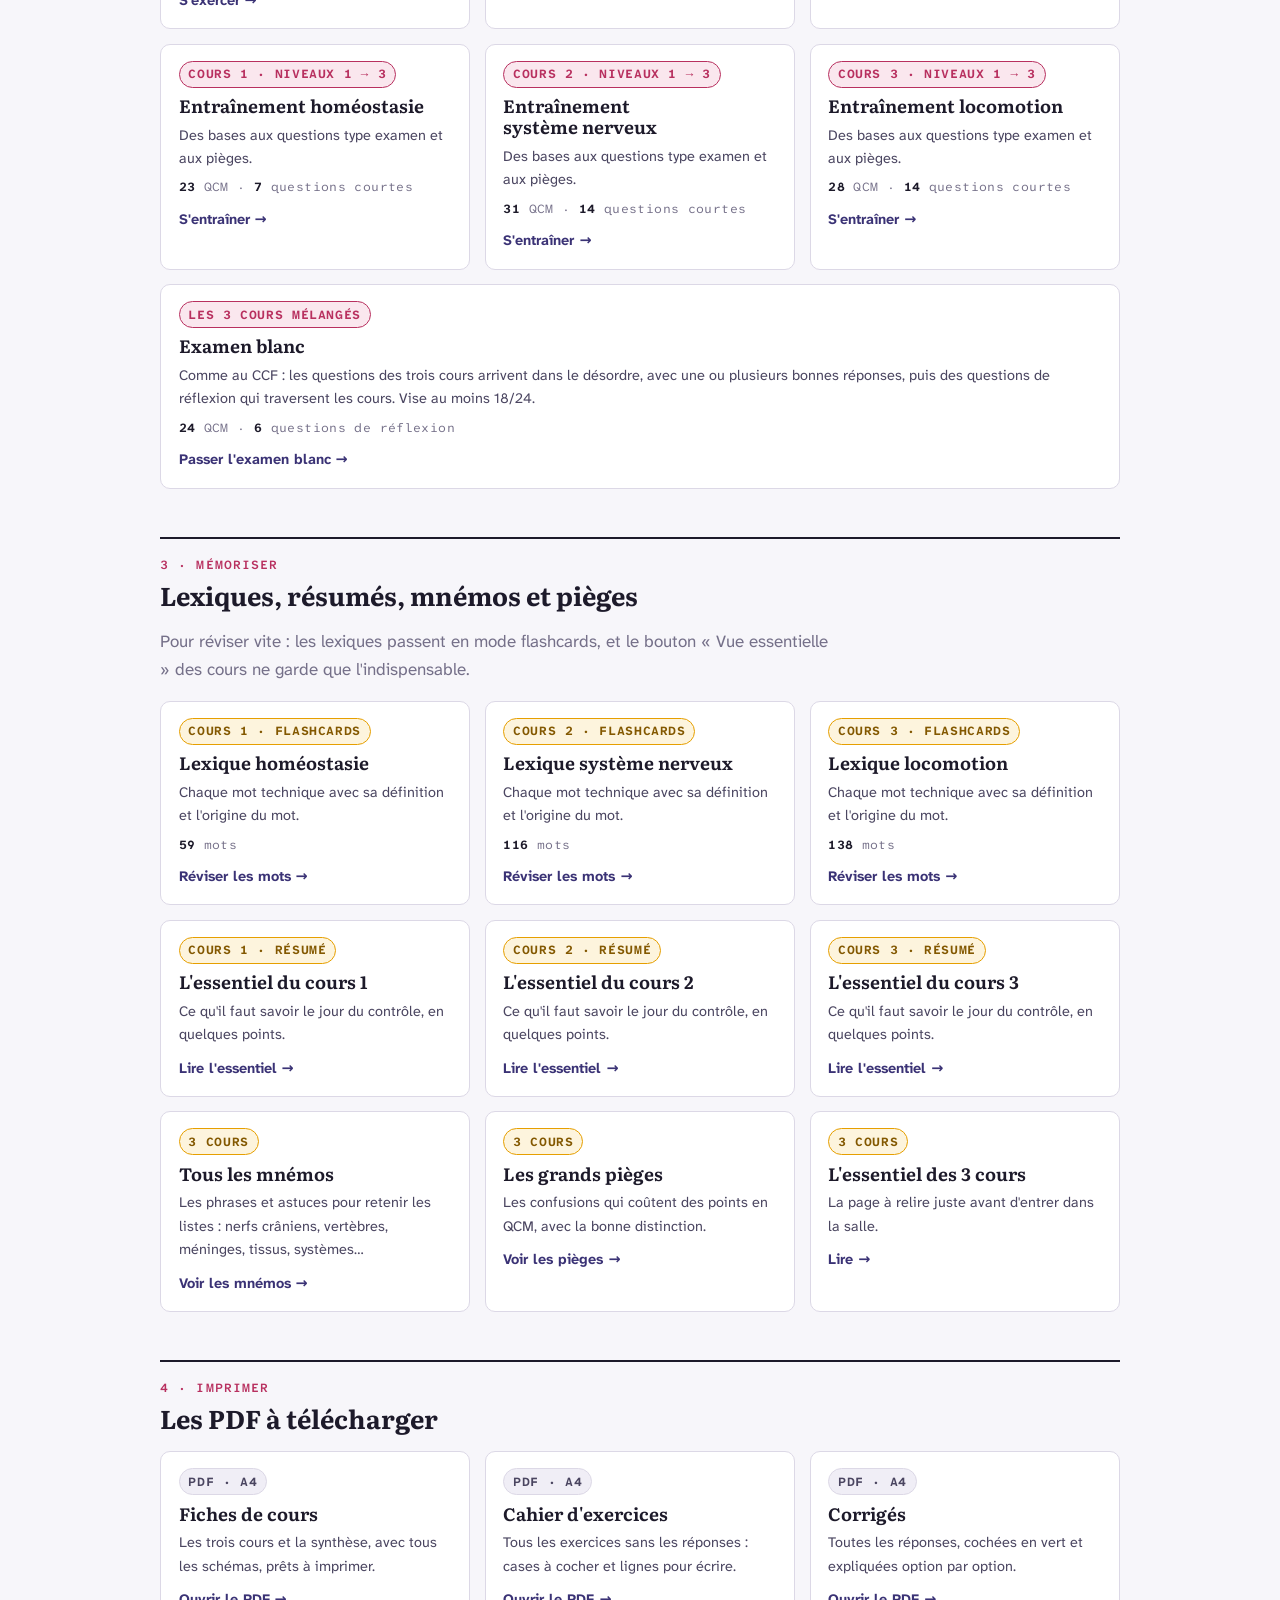
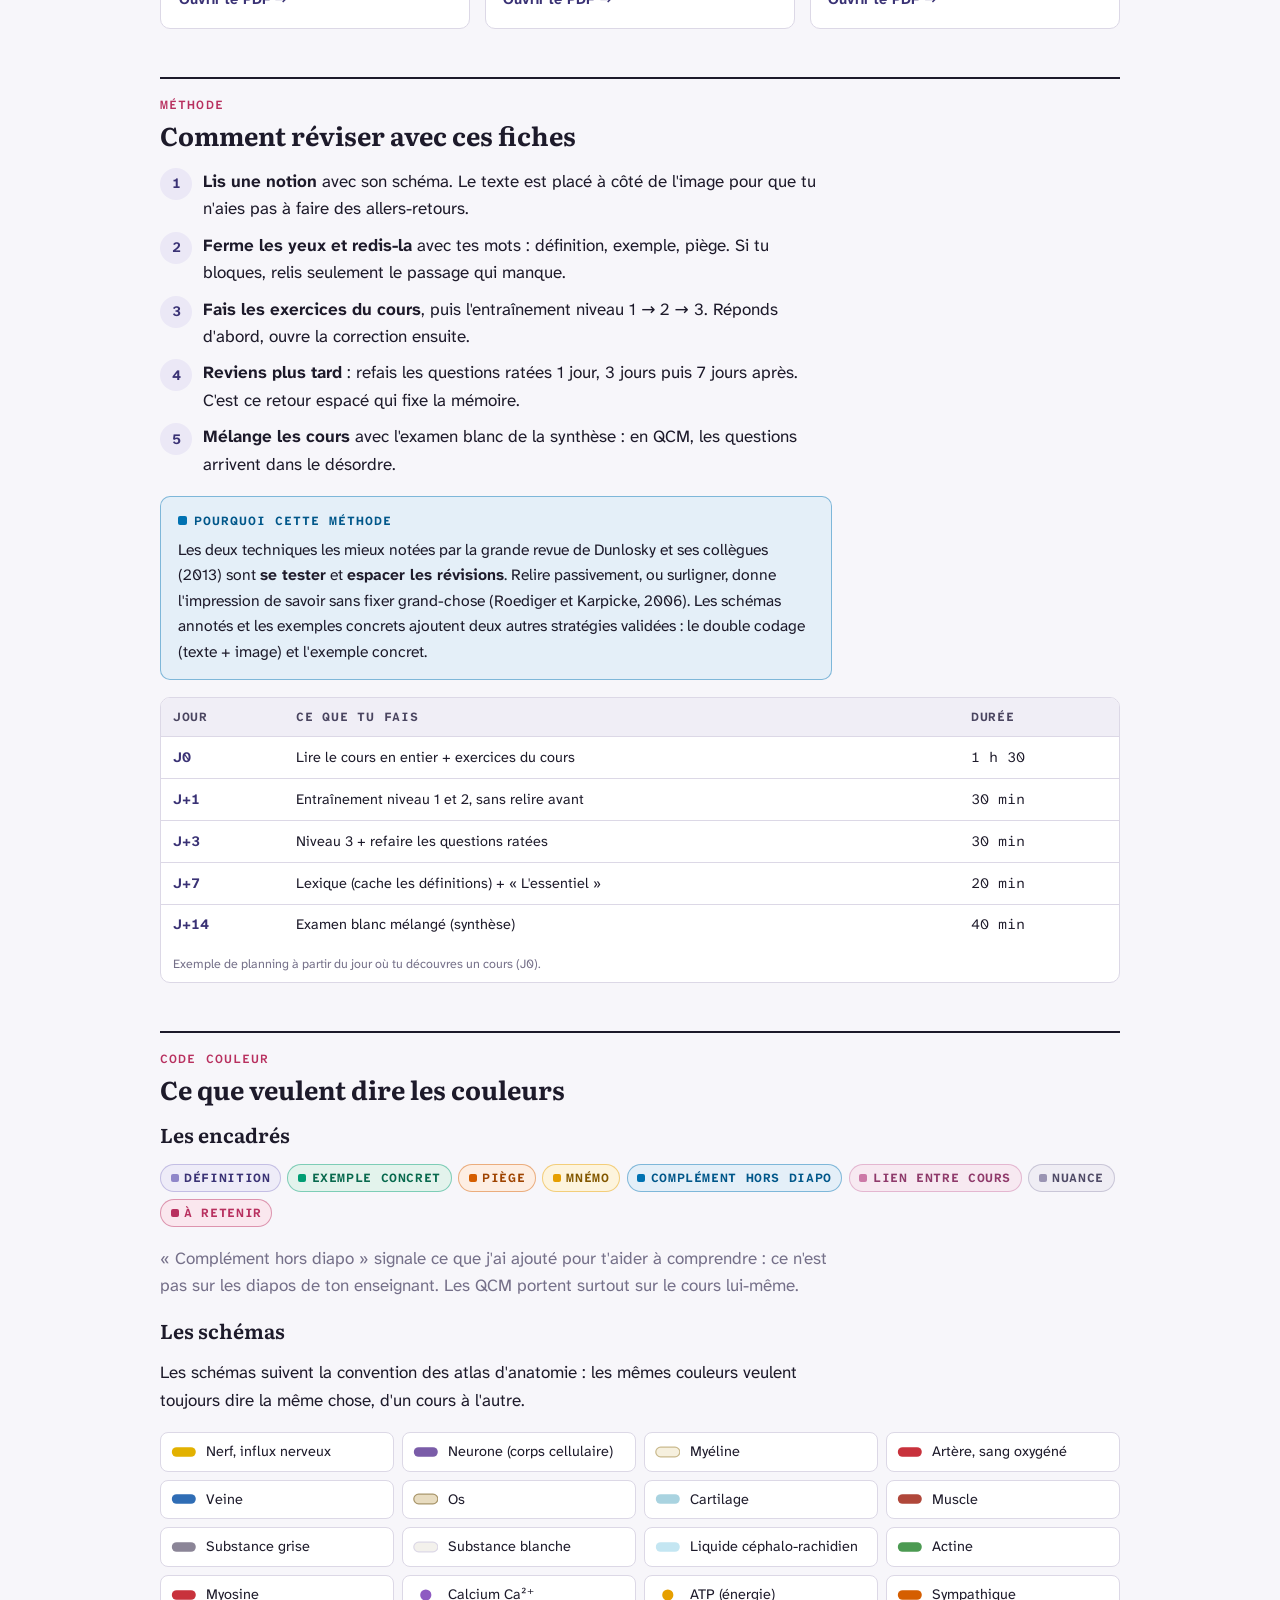
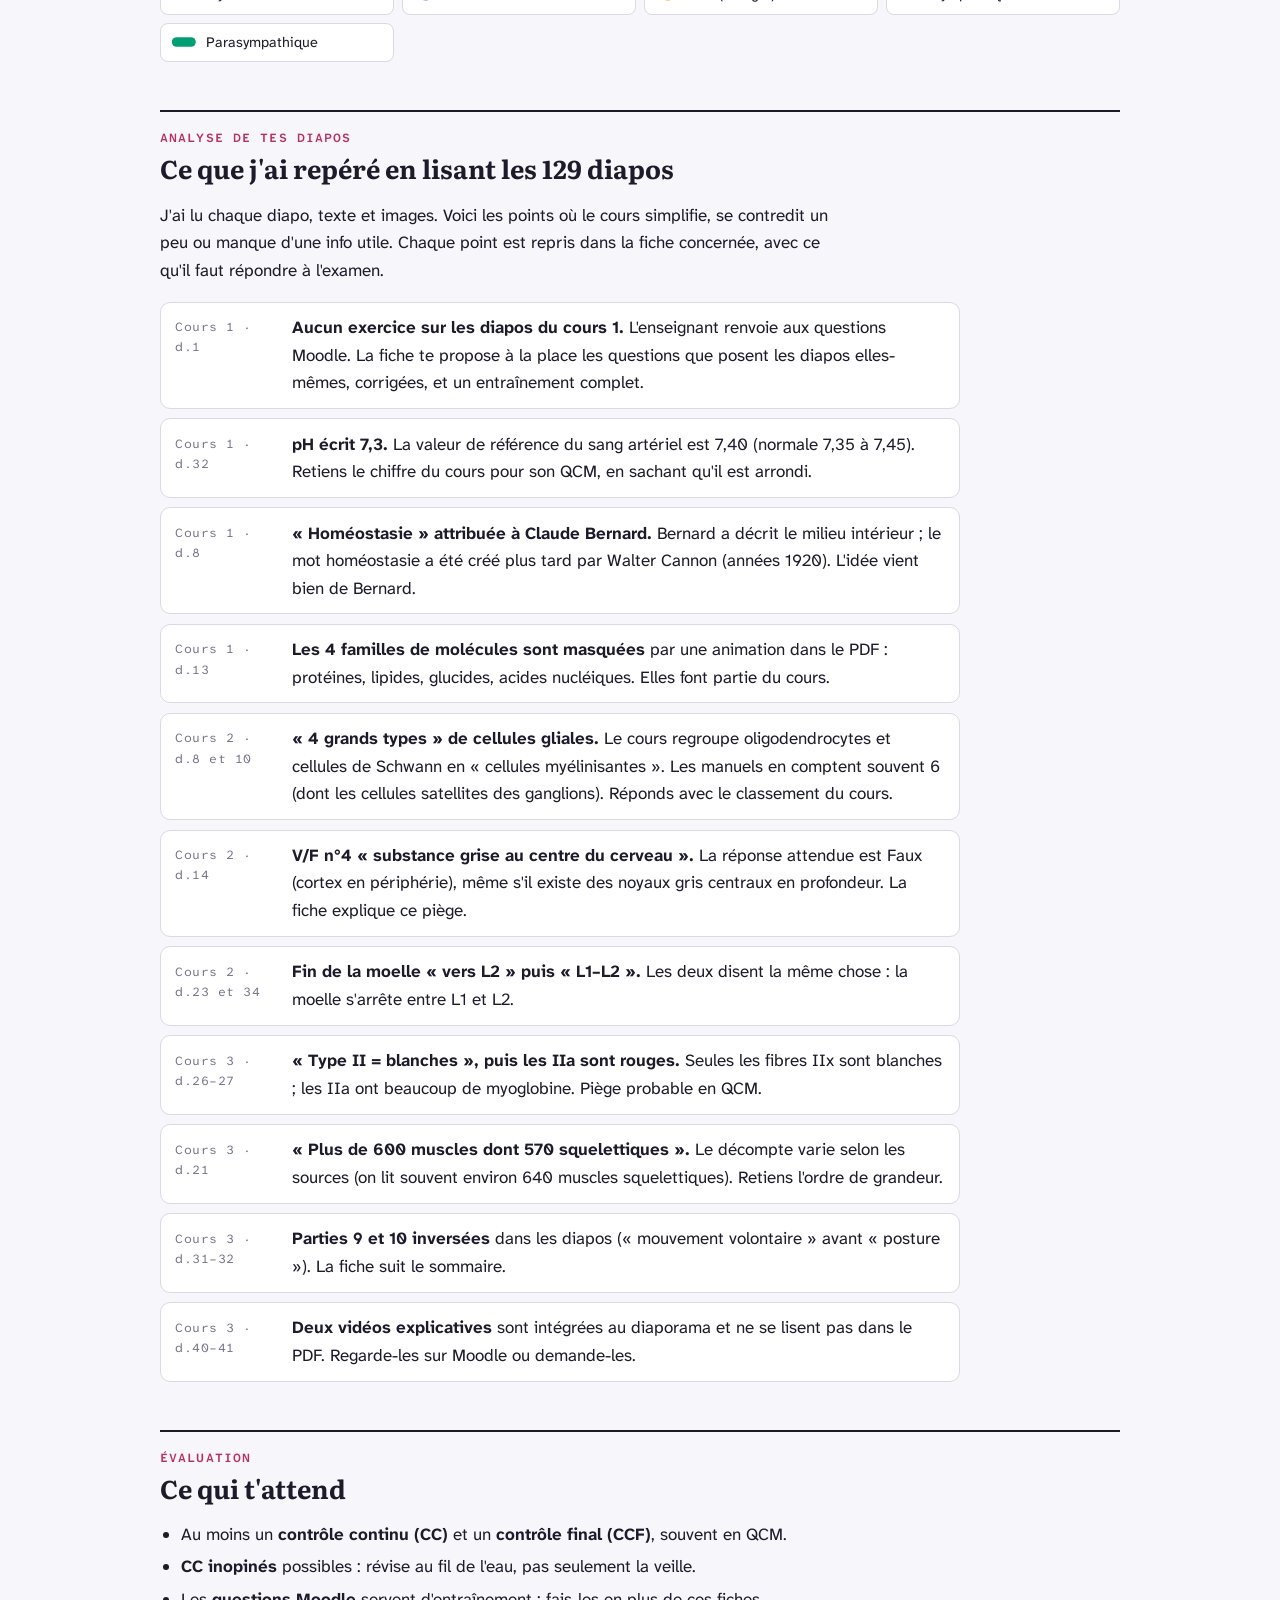
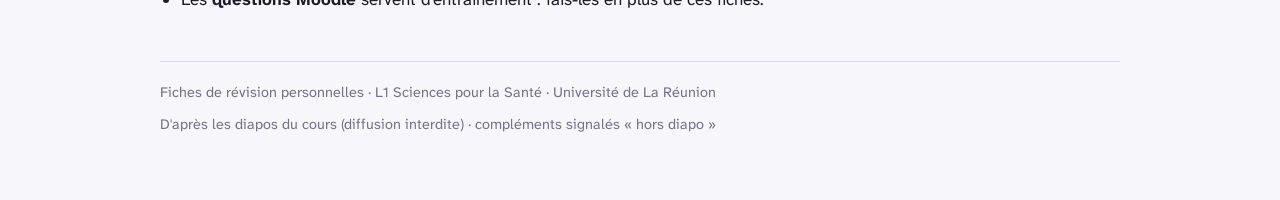
==== commit a58c7443: "Ajoute le programme de révision en 7 jours sur l'accueil Programme jour par jour (23 tâches) avec un" ====
--- a/index.html
+++ b/index.html
@@ -57,6 +57,30 @@
   .finding .where { font-family: var(--f-mono); font-size: var(--fs-xs); color: var(--ink-3); letter-spacing: .04em; padding-top: .2rem; }
   .finding p + p { margin-top: .3rem; }
   @media (max-width: 520px) { .finding { grid-template-columns: minmax(0, 1fr); gap: .2rem; } }
+  /* Programme 7 jours */
+  .prog { list-style: none; padding: 0; margin: 0; display: grid; gap: .7rem; }
+  .prog > li.day { margin: 0; display: grid; grid-template-columns: 5.5rem minmax(0, 1fr); gap: 1rem; background: var(--surface); border: 1px solid var(--rule); border-radius: var(--radius); padding: .9rem 1rem; }
+  .prog > li.day.is-done { border-color: var(--good); background: var(--good-bg); }
+  .day__head { display: grid; align-content: start; gap: .25rem; }
+  .day__n { font-family: var(--f-display); font-weight: 800; font-size: 1.7rem; line-height: 1; color: var(--eosine); }
+  .day.is-done .day__n { color: var(--good); }
+  .day__t, .day__count { font-family: var(--f-mono); font-size: var(--fs-xs); color: var(--ink-3); letter-spacing: .03em; }
+  .day__body { min-width: 0; }
+  .day__body h3 { font-size: 1.05rem; margin-bottom: .45rem; }
+  .tasks { list-style: none; padding: 0; margin: 0; display: grid; gap: .4rem; }
+  .tasks li { margin: 0; display: grid; grid-template-columns: 1.3rem minmax(0, 1fr); gap: .55rem; align-items: start; font-size: var(--fs-sm); }
+  .tasks input { width: 1.1rem; height: 1.1rem; margin: .18rem 0 0; accent-color: var(--good); cursor: pointer; }
+  .tasks label { cursor: pointer; }
+  .tasks input:checked + label { color: var(--ink-3); text-decoration: line-through; text-decoration-color: var(--ink-3); }
+  .prog-status { display: flex; flex-wrap: wrap; gap: .5rem 1rem; align-items: center; font-size: var(--fs-sm); color: var(--ink-2); }
+  .prog-bar { flex: 1 1 12rem; max-width: 22rem; height: .55rem; background: var(--surface-2); border: 1px solid var(--rule); border-radius: 999px; overflow: hidden; }
+  .prog-bar__fill { height: 100%; width: 0; background: var(--good); }
+  .linkbtn { font: inherit; background: none; border: 0; padding: 0; color: var(--hema); text-decoration: underline; cursor: pointer; }
+  .prog-rules { max-width: none; }
+  @media (max-width: 520px) {
+    .prog > li.day { grid-template-columns: minmax(0, 1fr); gap: .5rem; }
+    .day__head { grid-auto-flow: column; justify-content: start; align-items: baseline; gap: .7rem; }
+  }
 </style>
 </head>
 <body>
@@ -81,9 +105,121 @@
     <div class="lame" aria-hidden="true"><span></span><span></span><span></span><span></span><span></span><span></span><span></span><span></span></div>
     <p class="lead">Tes trois cours repris notion par notion : explications simples, définitions avec l'origine des mots, exemples du quotidien, schémas, pièges, moyens mnémotechniques. Puis des exercices corrigés pour t'entraîner avant le CC et le CCF.</p>
     <div class="start">
-      <a class="btn primary" href="cours1.html">Commencer par le cours 1</a>
+      <a class="btn primary" href="#programme">Programme 7 jours</a>
+      <a class="btn" href="cours1.html">Commencer par le cours 1</a>
       <a class="btn" href="#entrainer">Voir tous les exercices</a>
       <a class="btn" href="#imprimer">Télécharger les PDF</a>
+    </div>
+  </section>
+
+  <!-- ===================== PROGRAMME 7 JOURS (généré par _tools/make_programme.py) ===================== -->
+  <section aria-labelledby="h-programme" id="programme">
+    <div class="sec-head">
+      <p class="eyebrow">Programme 7 jours</p>
+      <h2 id="h-programme">Le contrôle dans une semaine : le programme</h2>
+    </div>
+    <p class="muted" style="max-width: var(--measure)">Environ 2 h à 2 h 30 par jour. Chaque tâche mène directement à la bonne page. Coche-la quand elle est faite : tes cases restent enregistrées dans ce navigateur.</p>
+    <div class="prog-status">
+      <div class="prog-bar" aria-hidden="true"><div class="prog-bar__fill"></div></div>
+      <span><b id="prog-done">0</b> tâche(s) faite(s) sur <b id="prog-total">23</b></span>
+      <button type="button" class="linkbtn" id="prog-reset">Tout décocher</button>
+    </div>
+    <ol class="prog">
+      <li class="day" id="j1">
+        <div class="day__head"><span class="day__n">J1</span><span class="day__t">2 h</span><span class="day__count">0 / 3</span></div>
+        <div class="day__body">
+          <h3>Cours 1 · Homéostasie</h3>
+          <ul class="tasks">
+            <li><input type="checkbox" id="p-j1-1"><label for="p-j1-1">Lire le <a href="cours1.html">cours 1</a> en entier, schémas compris</label></li>
+            <li><input type="checkbox" id="p-j1-2"><label for="p-j1-2">Faire les <a href="cours1.html#exos">exercices des diapos</a> du cours 1</label></li>
+            <li><input type="checkbox" id="p-j1-3"><label for="p-j1-3">Faire le <a href="cours1.html#serie-n1">niveau 1</a> du cours 1</label></li>
+          </ul>
+        </div>
+      </li>
+      <li class="day" id="j2">
+        <div class="day__head"><span class="day__n">J2</span><span class="day__t">2 h 30</span><span class="day__count">0 / 2</span></div>
+        <div class="day__body">
+          <h3>Cours 2 · parties 1 et 2</h3>
+          <ul class="tasks">
+            <li><input type="checkbox" id="p-j2-1"><label for="p-j2-1">Lire le cours 2, <a href="cours2.html#partie1">partie 1</a> (cellules, myéline, nerf) et <a href="cours2.html#partie2">partie 2</a> (encéphale, moelle, méninges)</label></li>
+            <li><input type="checkbox" id="p-j2-2"><label for="p-j2-2">Sans relire avant : <a href="cours1.html#serie-n2">niveau 2</a> du cours 1</label></li>
+          </ul>
+        </div>
+      </li>
+      <li class="day" id="j3">
+        <div class="day__head"><span class="day__n">J3</span><span class="day__t">2 h 30</span><span class="day__count">0 / 4</span></div>
+        <div class="day__body">
+          <h3>Cours 2 · partie 3</h3>
+          <ul class="tasks">
+            <li><input type="checkbox" id="p-j3-1"><label for="p-j3-1">Lire le cours 2, <a href="cours2.html#partie3">partie 3</a> (nerfs, réflexe, sympathique / parasympathique)</label></li>
+            <li><input type="checkbox" id="p-j3-2"><label for="p-j3-2">Faire les <a href="cours2.html#exos">exercices des diapos</a> du cours 2</label></li>
+            <li><input type="checkbox" id="p-j3-3"><label for="p-j3-3">Faire le <a href="cours2.html#serie-n1">niveau 1</a> du cours 2</label></li>
+            <li><input type="checkbox" id="p-j3-4"><label for="p-j3-4">Faire le <a href="cours1.html#serie-n3">niveau 3</a> du cours 1</label></li>
+          </ul>
+        </div>
+      </li>
+      <li class="day" id="j4">
+        <div class="day__head"><span class="day__n">J4</span><span class="day__t">2 h 30</span><span class="day__count">0 / 4</span></div>
+        <div class="day__body">
+          <h3>Cours 3 · Locomotion</h3>
+          <ul class="tasks">
+            <li><input type="checkbox" id="p-j4-1"><label for="p-j4-1">Lire le <a href="cours3.html">cours 3</a> en entier, schémas compris</label></li>
+            <li><input type="checkbox" id="p-j4-2"><label for="p-j4-2">Faire les <a href="cours3.html#exos">exercices des diapos</a> du cours 3</label></li>
+            <li><input type="checkbox" id="p-j4-3"><label for="p-j4-3">Faire le <a href="cours3.html#serie-n1">niveau 1</a> du cours 3</label></li>
+            <li><input type="checkbox" id="p-j4-4"><label for="p-j4-4">Sans relire avant : <a href="cours2.html#serie-n2">niveau 2</a> du cours 2</label></li>
+          </ul>
+        </div>
+      </li>
+      <li class="day" id="j5">
+        <div class="day__head"><span class="day__n">J5</span><span class="day__t">2 h</span><span class="day__count">0 / 3</span></div>
+        <div class="day__body">
+          <h3>Approfondir</h3>
+          <ul class="tasks">
+            <li><input type="checkbox" id="p-j5-1"><label for="p-j5-1">Faire les niveaux <a href="cours3.html#serie-n2">2</a> et <a href="cours3.html#serie-n3">3</a> du cours 3</label></li>
+            <li><input type="checkbox" id="p-j5-2"><label for="p-j5-2">Faire le <a href="cours2.html#serie-n3">niveau 3</a> du cours 2</label></li>
+            <li><input type="checkbox" id="p-j5-3"><label for="p-j5-3">Réviser les lexiques des cours <a href="cours1.html#lexique">1</a> et <a href="cours2.html#lexique">2</a> en mode flashcards</label></li>
+          </ul>
+        </div>
+      </li>
+      <li class="day" id="j6">
+        <div class="day__head"><span class="day__n">J6</span><span class="day__t">2 h</span><span class="day__count">0 / 3</span></div>
+        <div class="day__body">
+          <h3>Relier les cours</h3>
+          <ul class="tasks">
+            <li><input type="checkbox" id="p-j6-1"><label for="p-j6-1">Lire la <a href="synthese.html">synthèse</a> : <a href="synthese.html#frisson">frisson</a>, <a href="synthese.html#carte-liens">liens</a>, <a href="synthese.html#pieges">pièges</a>, <a href="synthese.html#mnemos">mnémos</a></label></li>
+            <li><input type="checkbox" id="p-j6-2"><label for="p-j6-2">Passer le <a href="synthese.html#examen-blanc">premier examen blanc</a>, sans regarder les fiches</label></li>
+            <li><input type="checkbox" id="p-j6-3"><label for="p-j6-3">Faire les questions Moodle du cours (sur Moodle)</label></li>
+          </ul>
+        </div>
+      </li>
+      <li class="day" id="j7">
+        <div class="day__head"><span class="day__n">J7</span><span class="day__t">2 h</span><span class="day__count">0 / 4</span></div>
+        <div class="day__body">
+          <h3>Dernière ligne droite</h3>
+          <ul class="tasks">
+            <li><input type="checkbox" id="p-j7-1"><label for="p-j7-1">Dans chaque série, cliquer sur « Revoir seulement mes erreurs » et les refaire</label></li>
+            <li><input type="checkbox" id="p-j7-2"><label for="p-j7-2">Lexique du <a href="cours3.html#lexique">cours 3</a> en flashcards, puis les 3 cours en « Vue essentielle »</label></li>
+            <li><input type="checkbox" id="p-j7-3"><label for="p-j7-3">Passer le <a href="synthese.html#examen-blanc">deuxième examen blanc</a> : objectif 18/24</label></li>
+            <li><input type="checkbox" id="p-j7-4"><label for="p-j7-4">Lire <a href="synthese.html#essentiel">L'essentiel des 3 cours</a>, puis se coucher tôt</label></li>
+          </ul>
+        </div>
+      </li>
+    </ol>
+    <div class="duo prog-rules">
+      <div class="note retenir">
+        <p class="tag">Les 4 règles</p>
+        <ul>
+          <li><b>Chaque jour, refais un peu des cours d'avant</b> : c'est ce qui remplace des semaines de révisions espacées.</li>
+          <li><b>Réponds toujours avant d'ouvrir la correction.</b> Une erreur comprise s'apprend mieux qu'une page relue.</li>
+          <li><b>« Revoir seulement mes erreurs »</b> fait le tri : à J7, tu ne revois que ce qui t'a résisté.</li>
+          <li><b>Dors.</b> La mémoire se consolide la nuit ; une nuit blanche la veille fait perdre plus qu'elle ne rapporte.</li>
+        </ul>
+      </div>
+      <div class="note ex">
+        <p class="tag">Le signal que tu es prêt(e)</p>
+        <p><b>18/24 ou plus</b> à l'<a href="synthese.html#examen-blanc">examen blanc</a>, sans regarder les fiches. En dessous, refais tes erreurs et repasse-le le lendemain.</p>
+        <p>Il ne couvre que les diapos : complète avec les questions Moodle et ce que le prof a dit en cours.</p>
+      </div>
     </div>
   </section>
 
@@ -424,6 +560,7 @@
     <span>D'après les diapos du cours (diffusion interdite) · compléments signalés « hors diapo »</span>
   </footer>
 </main>
+
 <script src="quiz.js"></script>
 </body>
 </html>
